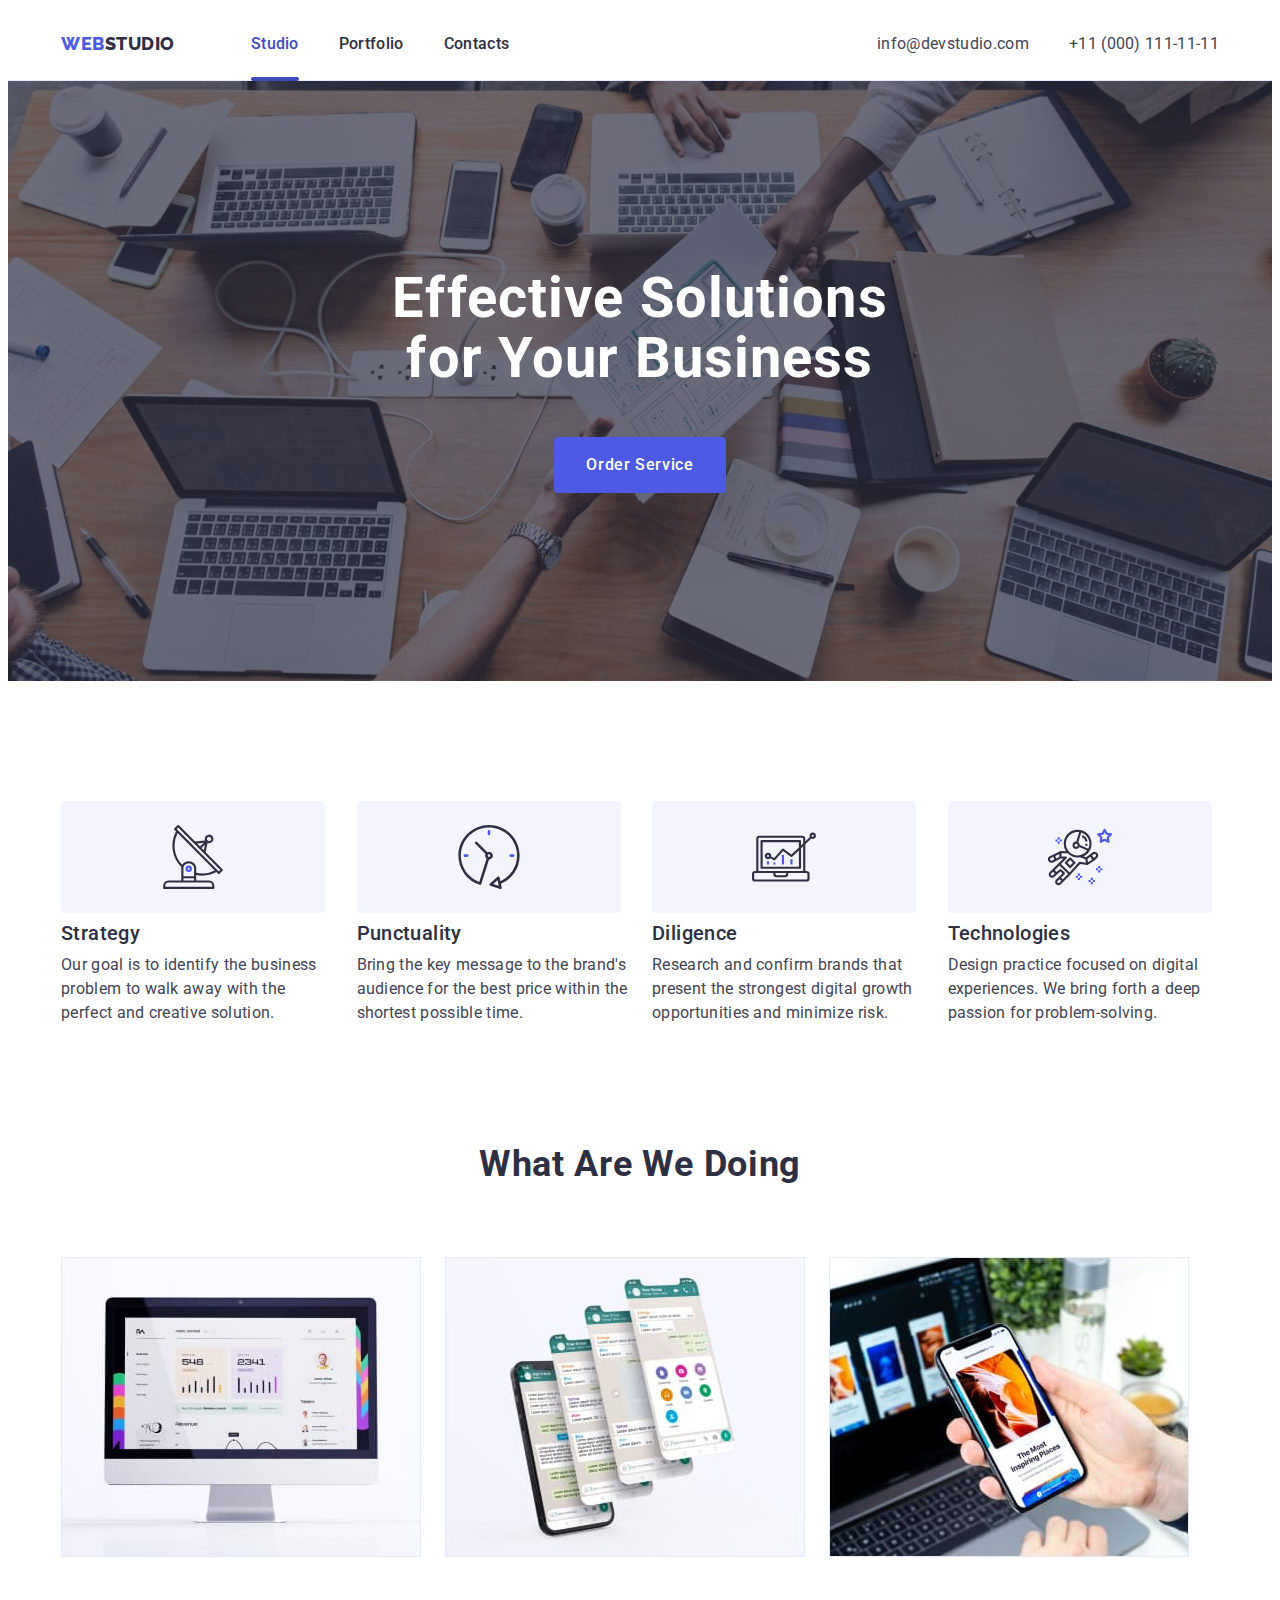
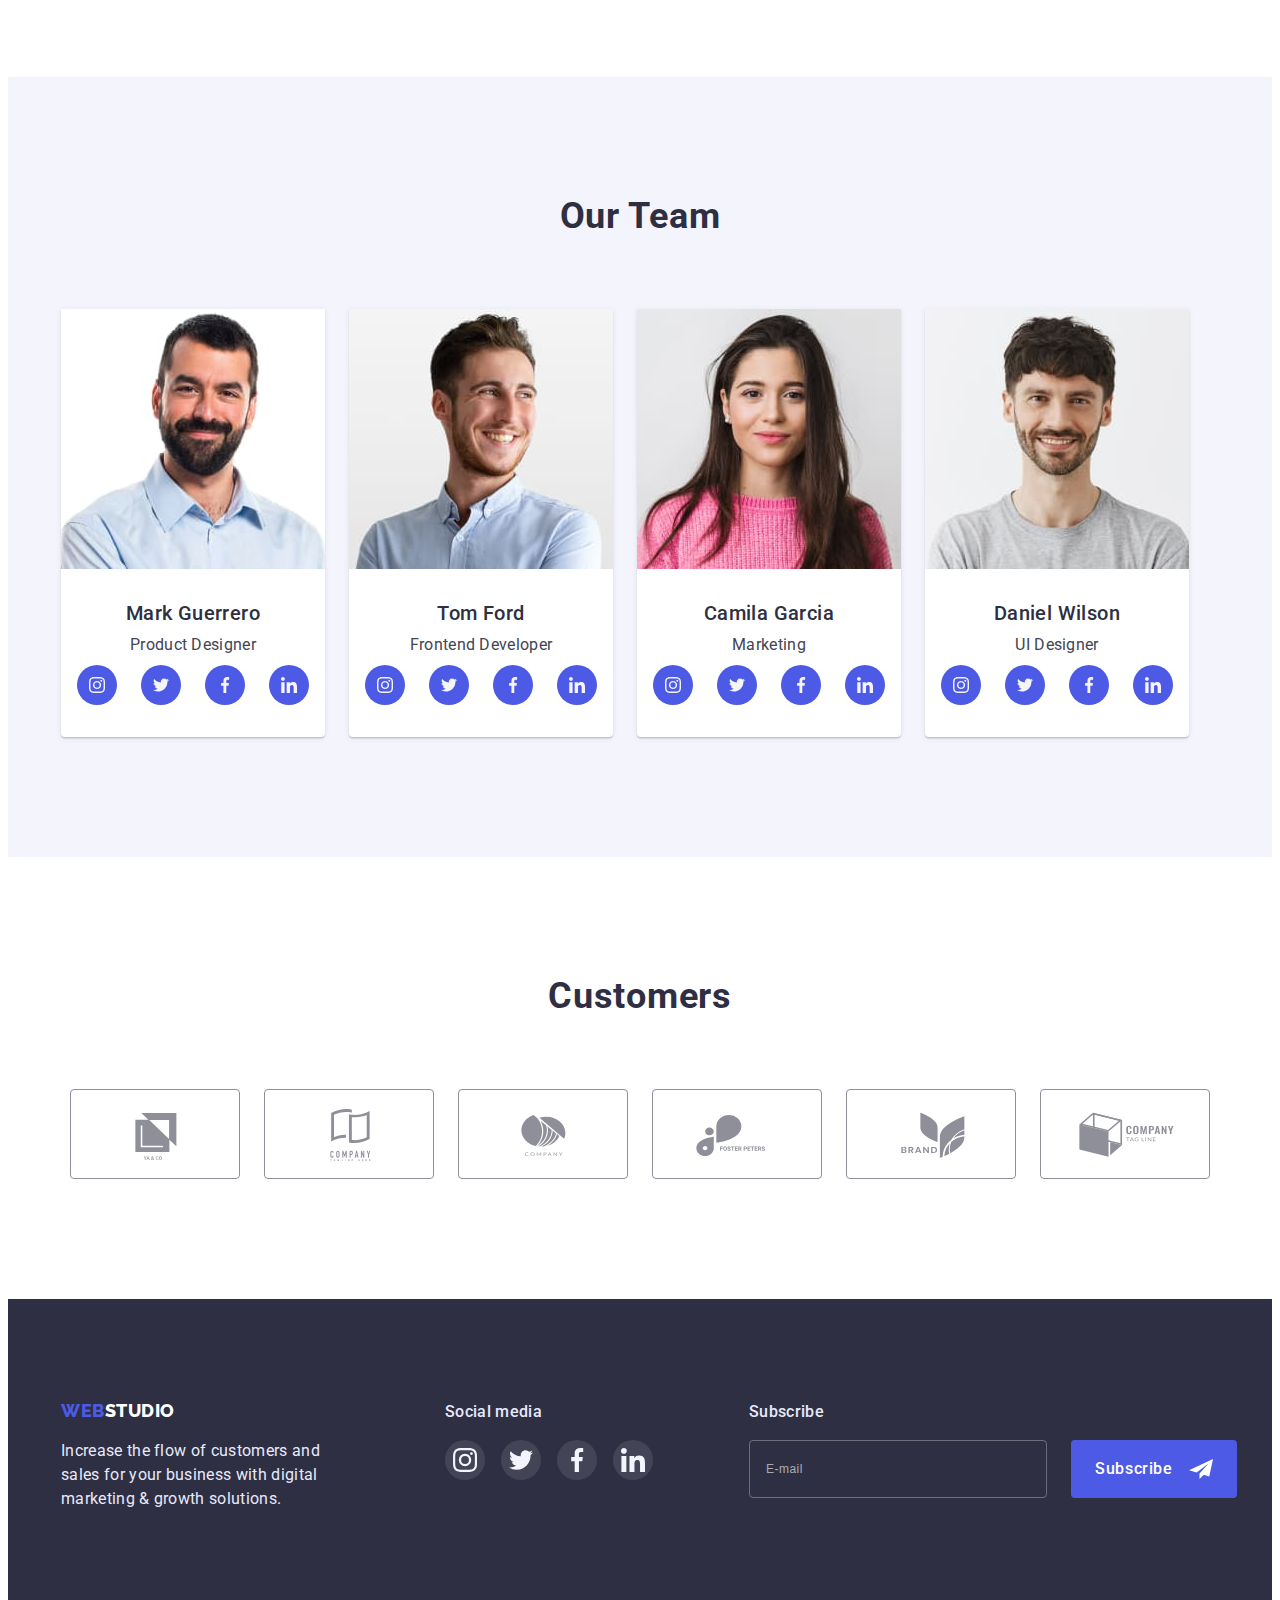
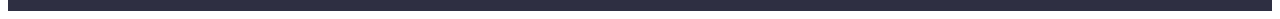
==== index.html @ 00e741d6 "Initial commit" ====
<!DOCTYPE html>
<html lang="en">
  <head>
    <meta charset="UTF-8" />
    <meta http-equiv="X-UA-Compatible" content="IE=edge" />
    <meta name="viewport" content="width=device-width, initial-scale=1.0" />
    <title>Studio</title>
    <link rel="preconnect" href="https://fonts.googleapis.com" />
    <link rel="preconnect" href="https://fonts.gstatic.com" crossorigin />
    <link
      href="https://fonts.googleapis.com/css2?family=Raleway:wght@800&family=Roboto:wght@400;500;700;900&display=swap"
      rel="stylesheet"
    />
    <link
      rel="stylesheet"
      href="https://cdnjs.cloudflare.com/ajax/libs/modern-normalize/1.1.0/modern-normalize.min.css"
      integrity="sha512-wpPYUAdjBVSE4KJnH1VR1HeZfpl1ub8YT/NKx4PuQ5NmX2tKuGu6U/JRp5y+Y8XG2tV+wKQpNHVUX03MfMFn9Q=="
      crossorigin="anonymous"
      referrerpolicy="no-referrer"
    />
    <link rel="stylesheet" href="./css/styles.css" />
  </head>
  <body>
    <header class="page-header">
      <div class="container header-container">
        <nav class="page-nav">
          <a class="logo-light-background logo" href="./index.html"
            ><span class="logo-first">Web</span>Studio</a
          >
          <ul class="page-menu list">
            <li class="menu-item">
              <a class="menu-link link current" href="./index.html">Studio</a>
            </li>
            <li class="menu-item">
              <a class="menu-link link" href="./portfolio.html">Portfolio</a>
            </li>
            <li class="menu-item">
              <a class="menu-link link" href="./index.html">Contacts</a>
            </li>
          </ul>
        </nav>
        <address>
          <ul class="address-list list">
            <li class="address-item">
              <a class="address-link link text" href="mailto:info@devstudio.com"
                >info@devstudio.com</a
              >
            </li>
            <li class="address-item">
              <a class="address-link link text" href="tel:+110001111111"
                >+11 (000) 111-11-11</a
              >
            </li>
          </ul>
        </address>
      </div>
    </header>
    <main>
      <section class="page-hero">
        <div class="container">
          <h1 class="hero-title">Effective Solutions for Your Business</h1>
          <button class="hero-button btn" type="button" data-modal-open>
            Order Service
          </button>
        </div>
      </section>
      <section class="section">
        <div class="container">
          <h2 class="visually-hidden">Our advantages</h2>
          <ul class="advantages-list list">
            <li class="advantages-item">
              <div class="icons-advantages-border">
                <svg class="icons-advantages">
                  <use href="./images/icons.svg#icon-strategy"></use>
                </svg>
              </div>
              <h3 class="under-subtitle">Strategy</h3>
              <p class="text">
                Our goal is to identify the business problem to walk away with
                the perfect and creative solution.
              </p>
            </li>
            <li class="advantages-item">
              <div class="icons-advantages-border">
                <svg class="icons-advantages">
                  <use href="./images/icons.svg#icon-punctuality"></use>
                </svg>
              </div>
              <h3 class="under-subtitle">Punctuality</h3>
              <p class="text">
                Bring the key message to the brand's audience for the best price
                within the shortest possible time.
              </p>
            </li>
            <li class="advantages-item">
              <div class="icons-advantages-border">
                <svg class="icons-advantages">
                  <use href="./images/icons.svg#icon-diligence"></use>
                </svg>
              </div>
              <h3 class="under-subtitle">Diligence</h3>
              <p class="text">
                Research and confirm brands that present the strongest digital
                growth opportunities and minimize risk.
              </p>
            </li>
            <li class="advantages-item">
              <div class="icons-advantages-border">
                <svg class="icons-advantages">
                  <use href="./images/icons.svg#icon-technologies"></use>
                </svg>
              </div>
              <h3 class="under-subtitle">Technologies</h3>
              <p class="text">
                Design practice focused on digital experiences. We bring forth a
                deep passion for problem-solving.
              </p>
            </li>
          </ul>
        </div>
      </section>
      <section class="page-works section">
        <div class="container">
          <h2 class="subtitle">What are we doing</h2>
          <ul class="works-list list">
            <li>
              <img
                src="./images/works/websites.jpg"
                alt="website on a computer"
                width="360"
                height="300"
              />
            </li>
            <li>
              <img
                src="./images/works/bots.jpg"
                alt="open chats on phone"
                width="360"
                height="300"
              />
            </li>
            <li>
              <img
                src="./images/works/apps.jpg"
                alt="open app on phone"
                width="360"
                height="300"
              />
            </li>
          </ul>
        </div>
      </section>
      <section class="page-team section">
        <div class="container">
          <h2 class="subtitle">Our Team</h2>
          <ul class="team-list list">
            <li class="team-item">
              <img
                src="./images/team/Mark-Guerrero.jpg"
                alt="pictured Mark Guerrero"
                width="264"
                height="260"
              />
              <div class="team-card-wrapper">
                <h3 class="under-subtitle">Mark Guerrero</h3>
                <p class="text">Product Designer</p>
                <ul class="social-list-team list">
                  <li class="social-item-team">
                    <a href="#" class="social-links-team">
                      <svg class="social-icons-team">
                        <use href="./images/icons.svg#icon-instagram"></use>
                      </svg>
                    </a>
                  </li>
                  <li class="social-item-team">
                    <a href="#" class="social-links-team">
                      <svg class="social-icons-team">
                        <use href="./images/icons.svg#icon-twitter"></use>
                      </svg>
                    </a>
                  </li>
                  <li class="social-item-team">
                    <a href="#" class="social-links-team">
                      <svg class="social-icons-team">
                        <use href="./images/icons.svg#icon-facebook"></use>
                      </svg>
                    </a>
                  </li>
                  <li class="social-item-team">
                    <a href="#" class="social-links-team">
                      <svg class="social-icons-team">
                        <use href="./images/icons.svg#icon-linkedin"></use>
                      </svg>
                    </a>
                  </li>
                </ul>
              </div>
            </li>
            <li class="team-item">
              <img
                src="./images/team/Tom-Ford.jpg"
                alt="pictured Tom Ford"
                width="264"
                height="260"
              />
              <div class="team-card-wrapper">
                <h3 class="under-subtitle">Tom Ford</h3>
                <p class="text">Frontend Developer</p>
                <ul class="social-list-team list">
                  <li class="social-item-team">
                    <a href="#" class="social-links-team">
                      <svg class="social-icons-team">
                        <use href="./images/icons.svg#icon-instagram"></use>
                      </svg>
                    </a>
                  </li>
                  <li class="social-item-team">
                    <a href="#" class="social-links-team">
                      <svg class="social-icons-team">
                        <use href="./images/icons.svg#icon-twitter"></use>
                      </svg>
                    </a>
                  </li>
                  <li class="social-item-team">
                    <a href="#" class="social-links-team">
                      <svg class="social-icons-team">
                        <use href="./images/icons.svg#icon-facebook"></use>
                      </svg>
                    </a>
                  </li>
                  <li class="social-item-team">
                    <a href="#" class="social-links-team">
                      <svg class="social-icons-team">
                        <use href="./images/icons.svg#icon-linkedin"></use>
                      </svg>
                    </a>
                  </li>
                </ul>
              </div>
            </li>
            <li class="team-item">
              <img
                src="./images/team/Camila-Garcia.jpg"
                alt="pictured Camila Garcia"
                width="264"
                height="260"
              />
              <div class="team-card-wrapper">
                <h3 class="under-subtitle">Camila Garcia</h3>
                <p class="text">Marketing</p>
                <ul class="social-list-team list">
                  <li class="social-item-team">
                    <a href="#" class="social-links-team">
                      <svg class="social-icons-team">
                        <use href="./images/icons.svg#icon-instagram"></use>
                      </svg>
                    </a>
                  </li>
                  <li class="social-item-team">
                    <a href="#" class="social-links-team">
                      <svg class="social-icons-team">
                        <use href="./images/icons.svg#icon-twitter"></use>
                      </svg>
                    </a>
                  </li>
                  <li class="social-item-team">
                    <a href="#" class="social-links-team">
                      <svg class="social-icons-team">
                        <use href="./images/icons.svg#icon-facebook"></use>
                      </svg>
                    </a>
                  </li>
                  <li class="social-item-team">
                    <a href="#" class="social-links-team">
                      <svg class="social-icons-team">
                        <use href="./images/icons.svg#icon-linkedin"></use>
                      </svg>
                    </a>
                  </li>
                </ul>
              </div>
            </li>
            <li class="team-item">
              <img
                src="./images/team/Daniel-Wilson.jpg"
                alt="pictured Daniel Wilson"
                width="264"
                height="260"
              />
              <div class="team-card-wrapper">
                <h3 class="under-subtitle">Daniel Wilson</h3>
                <p class="text">UI Designer</p>
                <ul class="social-list-team list">
                  <li class="social-item-team">
                    <a href="#" class="social-links-team">
                      <svg class="social-icons-team">
                        <use href="./images/icons.svg#icon-instagram"></use>
                      </svg>
                    </a>
                  </li>
                  <li class="social-item-team">
                    <a href="#" class="social-links-team">
                      <svg class="social-icons-team">
                        <use href="./images/icons.svg#icon-twitter"></use>
                      </svg>
                    </a>
                  </li>
                  <li class="social-item-team">
                    <a href="#" class="social-links-team">
                      <svg class="social-icons-team">
                        <use href="./images/icons.svg#icon-facebook"></use>
                      </svg>
                    </a>
                  </li>
                  <li class="social-item-team">
                    <a href="#" class="social-links-team">
                      <svg class="social-icons-team">
                        <use href="./images/icons.svg#icon-linkedin"></use>
                      </svg>
                    </a>
                  </li>
                </ul>
              </div>
            </li>
          </ul>
        </div>
      </section>
      <section class="section">
        <div class="container">
          <h2 class="subtitle">Customers</h2>
          <ul class="customers-list list">
            <li class="customers-item">
              <a class="customers-link" href="#">
                <svg class="customers-icon">
                  <use href="./images/icons.svg#icon-customers-1"></use>
                </svg>
              </a>
            </li>
            <li class="customers-item">
              <a class="customers-link" href="#"
                ><svg class="customers-icon">
                  <use href="./images/icons.svg#icon-customers-2"></use>
                </svg>
              </a>
            </li>
            <li class="customers-item">
              <a class="customers-link" href="#"
                ><svg class="customers-icon">
                  <use href="./images/icons.svg#icon-customers-3"></use>
                </svg>
              </a>
            </li>
            <li class="customers-item">
              <a class="customers-link" href="#"
                ><svg class="customers-icon">
                  <use href="./images/icons.svg#icon-customers-4"></use>
                </svg>
              </a>
            </li>
            <li class="customers-item">
              <a class="customers-link" href="#"
                ><svg class="customers-icon">
                  <use href="./images/icons.svg#icon-customers-5"></use>
                </svg>
              </a>
            </li>
            <li class="customers-item">
              <a class="customers-link" href="#"
                ><svg class="customers-icon">
                  <use href="./images/icons.svg#icon-customers-6"></use>
                </svg>
              </a>
            </li>
          </ul>
        </div>
      </section>
    </main>
    <footer class="footer">
      <div class="footer-container container">
        <div class="footer-about">
          <a class="logo-dark-background logo" href="./index.html"
            ><span class="logo-first">Web</span>Studio</a
          >
          <p class="footer-text text">
            Increase the flow of customers and sales for your business with
            digital marketing & growth solutions.
          </p>
        </div>
        <div class="social-link-footer">
          <p class="social-link-text text">Social media</p>
          <ul class="social-list-footer list">
            <li class="social-item-footer">
              <a class="social-links-footer" href="#">
                <svg class="social-icon-footer">
                  <use href="./images/icons.svg#icon-instagram"></use>
                </svg>
              </a>
            </li>
            <li class="social-item-footer">
              <a class="social-links-footer" href="#">
                <svg class="social-icon-footer">
                  <use href="./images/icons.svg#icon-twitter"></use>
                </svg>
              </a>
            </li>
            <li class="social-item-footer">
              <a class="social-links-footer" href="#">
                <svg class="social-icon-footer">
                  <use href="./images/icons.svg#icon-facebook"></use>
                </svg>
              </a>
            </li>
            <li class="social-item-footer">
              <a class="social-links-footer" href="#">
                <svg class="social-icon-footer">
                  <use href="./images/icons.svg#icon-linkedin"></use>
                </svg>
              </a>
            </li>
          </ul>
        </div>
        <div class="footer-form">
          <p class="footer-text-form text">Subscribe</p>
          <form class="footer-form-place">
            <label class="footer-form-field">
              <input
                type="email"
                class="footer-form-input"
                name="user-email"
                required
                placeholder="E-mail"
              />
            </label>
            <button type="submit" class="footer-form-submit btn">
              Subscribe<svg class="footer-icon-form" width="24px" height="24px">
                <use href="./images/icons.svg#icon-plane"></use>
              </svg>
            </button>
          </form>
        </div>
      </div>
    </footer>
    <div class="backdrop is-hidden" data-modal>
      <div class="modal">
        <button class="modal-close-btn" type="button" data-modal-close>
          <svg class="modal-icon-btn">
            <use href="./images/icons.svg#icon-vector"></use>
          </svg>
        </button>
        <p class="modal-text">Leave your contacts and we will call you back</p>
        <form class="modal-form">
          <label for="user-name" class="modal-form-field">Name</label>
          <span class="modal-form-input-desk"
            ><input
              id="user-name"
              name="user_name"
              type="text"
              class="modal-form-input"
              required
              pattern="^[a-zA-Zа-яА-я]+"
              minlength="2"
            />
            <svg class="modal-form-icon" width="18px" height="24px">
              <use href="./images/icons.svg#icon-person"></use>
            </svg>
          </span>
          <label for="user-phone" class="modal-form-field">Phone</label>
          <span class="modal-form-input-desk"
            ><input
              id="user-phone"
              name="user_phone"
              type="tel"
              class="modal-form-input"
              required
              pattern="^[0-9]{3}-[0-9]{3}-[0-9]{2}-[0-9]{2}"
              title="xxx-xxx-xx-xx"
            />
            <svg class="modal-form-icon" width="18px" height="24px">
              <use href="./images/icons.svg#icon-phone"></use>
            </svg>
          </span>
          <label for="user-email" class="modal-form-field">Email</label>
          <span class="modal-form-input-desk"
            ><input
              id="user-email"
              name="user_email"
              type="email"
              class="modal-form-input"
              required
            />
            <svg class="modal-form-icon" width="18px" height="24px">
              <use href="./images/icons.svg#icon-email"></use>
            </svg>
          </span>
          <label for="user-message" class="modal-form-field"> Comment</label
          ><textarea
            id="user-message"
            name="user_message"
            class="modal-form-message"
            placeholder="Text input"
          ></textarea>
          <div class="modal-check">
            <label class="modal-form-check-text">
              <input
                name="user_policy"
                type="checkbox"
                required
                class="modal-form-check visually-hidden"
              />
              <span class="modal-check-btn"
                ><svg class="modal-check-in" width="10px" height="8px">
                  <use href="./images/icons.svg#icon-yes"></use></svg></span
              >I accept the terms and conditions of the&nbsp;<a
                class="privacy-text"
                href="#"
                >Privacy Policy</a
              ></label
            >
          </div>
          <button type="submit" class="modal-form-submit btn">Send</button>
        </form>
      </div>
    </div>
    <script src="./js/modal.js"></script>
  </body>
</html>
---- css/styles.css ----
:root {
  --primary-text-style: Roboto, sans-serif;
  --text-style-logo: Raleway, sans-serif;

  --primary-text-color-light-background: #2e2f42;
  --secondary-text-color-light-background: #434455;

  --primary-text-color-dark-background: #ffffff;
  --secondary-text-color-dark-background: #e7e9fc;

  --primary-color-accent: #404bbf;
  --secondary-color-accent: #4d5ae5;

  --primary-light-background: #ffffff;
  --secondary-light-background: #f4f4fd;

  --primary-dark-background: #2e2f42;

  --border-wrapper-color: #e7e9fc;
  --border-color: #000000;

  --card-set-gap: 24px;
  --transition-dur-and-func: 250ms cubic-bezier(0.4, 0, 0.2, 1);
}

/*-----------------------COMPONENTS-----------------*/

body {
  font-family: var(--primary-text-style);
  color: var(--primary-text-color-light-background);
  background-color: (var(--primary-light-background));
}

h1,
h2,
h3,
h4,
p {
  margin-top: 0;
  margin-bottom: 0;
}

ul,
ol {
  margin-top: 0;
  margin-bottom: 0;
  padding-left: 0;
}

img {
  display: block;
  max-width: 100%;
}

a {
  color: currentColor;
}

button {
  cursor: pointer;
}

address {
  font-style: normal;
}

.list {
  list-style-type: none;
}

.link {
  text-decoration: none;
  transition: color var(--transition-dur-and-func);
}

.link:hover,
.link:focus {
  color: var(--primary-color-accent);
}

.logo-first {
  color: var(--secondary-color-accent);
}

.visually-hidden {
  position: absolute;
  width: 1px;
  height: 1px;
  margin: -1px;
  border: 0;
  padding: 0;
  white-space: nowrap;
  clip-path: inset(100%);
  clip: rect(0 0 0 0);
  overflow: hidden;
}

.subtitle {
  font-size: 36px;
  line-height: 1.11;
  text-transform: capitalize;
  letter-spacing: 0.02em;

  margin-bottom: 72px;
  text-align: center;
}

.under-subtitle {
  font-size: 20px;
  line-height: 1.2;
  font-weight: 500;
  letter-spacing: 0.02em;

  margin-bottom: 8px;
}

.container {
  width: 1158px;
  margin-left: auto;
  margin-right: auto;
  padding-left: 15px;
  padding-right: 15px;
}

.section {
  padding-top: 120px;
  padding-bottom: 120px;
}

.text {
  color: var(--secondary-text-color-light-background);
  line-height: 1.5;
  letter-spacing: 0.02em;
}

.btn {
  font-family: inherit;
  font-size: 16px;
  line-height: 1.5;
  font-weight: 500;
  letter-spacing: 0.04em;
  border-radius: 4px;
  border: none;
}

.logo {
  text-decoration: none;
  font-family: var(--text-style-logo);
  font-weight: 800;
  font-size: 18px;
  line-height: 1.33;
  text-transform: uppercase;
  letter-spacing: 0.03em;
}
/*/-----------------------COMPONENTS-----------------*/

/*---------------------------HEADER-------------------------*/

.page-header {
  border-bottom: 1px solid var(--border-wrapper-color);
}

.header-container {
  display: flex;
  align-items: center;
  justify-content: space-between;
}

.page-nav {
  display: flex;
  align-items: center;
}

.logo-light-background {
  color: var(--primary-text-color-light-background);

  margin-right: 76px;
}

.page-menu {
  display: flex;
  align-items: center;
}

.menu-item:not(:last-child) {
  margin-right: 40px;
}

.menu-link {
  position: relative;
  display: block;

  color: inherit;
  line-height: 1.5;
  letter-spacing: 0.02em;
  font-weight: 500;

  padding: 24px 0;
}

.menu-link.current {
  color: var(--primary-color-accent);
}

.menu-link.current::after {
  content: '';
  position: absolute;
  display: block;
  bottom: -1px;

  width: 100%;
  height: 4px;
  background: var(--primary-color-accent);
  border-radius: 2px;
}

.address-list {
  display: flex;
  align-items: center;
}

.address-item:not(:last-child) {
  margin-right: 40px;
}

.address-link {
  display: block;
  font-style: normal;
  padding: 24px 0;
  transition: color var(--transition-dur-and-func);
}

.address-link:hover,
.address-link:focus {
  color: var(--primary-color-accent);
}

/*/---------------------------HEADER-------------------------*/

/*---------------------------HERO-------------------------*/
.page-hero {
  padding-top: 188px;
  padding-bottom: 188px;

  background-image: linear-gradient(
      to right,
      rgba(46, 47, 66, 0.7),
      rgba(46, 47, 66, 0.7)
    ),
    url(../images/hero/hero-bg.jpg);
  max-width: 1440px;
  margin: 0 auto;
  background-repeat: no-repeat;
  background-position: center;
  background-size: auto;
}

.hero-title {
  font-size: 56px;
  line-height: 1.07;
  color: var(--primary-text-color-dark-background);
  letter-spacing: 0.02em;

  text-align: center;
  margin-left: auto;
  margin-right: auto;
  width: 496px;
  margin-bottom: 48px;
}

.hero-button {
  display: block;
  margin: 0 auto;

  background-color: var(--secondary-color-accent);
  color: var(--primary-text-color-dark-background);

  padding: 16px 32px;
  transition: background-color var(--transition-dur-and-func);
}

.hero-button:hover,
.hero-button:focus {
  background-color: var(--primary-color-accent);
}

/*/---------------------------HERO-------------------------*/

/*---------------------------ADVANTAGES-SECTION------------------------*/

.advantages-list {
  display: flex;
  gap: var(--card-set-gap);
}

.advantages-item {
  flex-basis: calc((100% - 3 * var(--card-set-gap)) / 4);
}

.icons-advantages-border {
  display: flex;
  justify-content: center;
  align-items: center;
  width: 264px;
  height: 112px;
  background-color: var(--secondary-light-background);
  border-radius: 4px;
  margin-bottom: 8px;
}

.icons-advantages {
  width: 64px;
  height: 64px;
}

/*/---------------------------ADVANTAGES-SECTION------------------------*/

/*---------------------------WORKS-SECTION-----------------------*/

.page-works {
  padding-top: 0;
}

.works-list {
  display: flex;
  gap: var(--card-set-gap);
}

/*/---------------------------WORKS-SECTION-----------------------*/

/*---------------------------TEAM-SECTION-----------------------*/

.page-team {
  background-color: var(--secondary-light-background);
}

.team-list {
  display: flex;
  gap: var(--card-set-gap);
}

.team-item {
  background-color: var(--primary-light-background);
  box-shadow: 0px 1px 6px rgba(46, 47, 66, 0.08),
    0px 1px 1px rgba(46, 47, 66, 0.16), 0px 2px 1px rgba(46, 47, 66, 0.08);
  border-radius: 0px 0px 4px 4px;
}

.team-card-wrapper {
  text-align: center;
  padding-top: 32px;
  padding-bottom: 32px;
}

.social-list-team {
  display: flex;
  justify-content: center;
  margin-top: 8px;
}

.social-item-team:not(:last-child) {
  margin-right: var(--card-set-gap);
}

.social-links-team {
  display: flex;
  align-items: center;
  justify-content: center;
  width: 40px;
  height: 40px;
  border-radius: 50%;
  background-color: var(--secondary-color-accent);
  transition: background-color var(--transition-dur-and-func);
}

.social-links-team:hover,
.social-links-team:focus {
  background-color: var(--primary-color-accent);
}

.social-icons-team {
  width: 16px;
  height: 16px;
  fill: var(--secondary-light-background);
}

/*/---------------------------TEAM-SECTION-----------------------*/

/*-----------------------CUSTOMERS-SECTION------------------------*/
.customers-list {
  display: flex;
  justify-content: center;
}

.customers-item:not(:last-child) {
  margin-right: var(--card-set-gap);
}

.customers-link {
  display: flex;
  align-items: center;
  justify-content: center;
  width: 168px;
  height: 88px;
  border: 1px solid #8e8f99;
  border-radius: 4px;
  transition: border var(--transition-dur-and-func);
}

.customers-link:focus,
.customers-link:hover {
  border: 1px solid var(--primary-color-accent);
}

.customers-icon {
  width: 104px;
  height: 56px;
  fill: #8e8f99;
  transition: fill var(--transition-dur-and-func);
}

.customers-link:focus .customers-icon,
.customers-link:hover .customers-icon {
  fill: var(--primary-color-accent);
}

/*/---------------------------CUSTOMERS-SECTION-----------------------*/

/*-----------------------PROJECTS-SECTION------------------------*/

.page-projects {
  padding-top: 96px;
}

.projects-filtr {
  display: flex;
  justify-content: center;
  margin-bottom: 72px;
}

.projects-item:not(:last-child) {
  margin-right: var(--card-set-gap);
}

.projects-button {
  color: var(--secondary-color-accent);
  background: var(--secondary-light-background);
  border: 1px solid var(--secondary-text-color-dark-background);
  padding: 12px 24px;
  transition: background-color var(--transition-dur-and-func),
    color var(--transition-dur-and-func),
    box-shadow var(--transition-dur-and-func),
    border var(--transition-dur-and-func);
}

.projects-button:hover,
.projects-button:focus {
  background-color: var(--primary-color-accent);
  color: var(--primary-light-background);
  box-shadow: 0px 3px 1px rgba(0, 0, 0, 0.1), 0px 2px 1px rgba(0, 0, 0, 0.08),
    0px 2px 2px rgba(0, 0, 0, 0.12);
  border: 1px solid var(--primary-color-accent);
}

.projects-objects {
  display: flex;
  flex-wrap: wrap;
  gap: 48px var(--card-set-gap);
}

.projects-cards {
  transition: box-shadow var(--transition-dur-and-func);
}

.projects-cards:hover {
  cursor: pointer;
  box-shadow: 0px 1px 6px rgba(46, 47, 66, 0.08),
    0px 1px 1px rgba(46, 47, 66, 0.16), 0px 2px 1px rgba(46, 47, 66, 0.08);
}

.projects-cards:hover .overlay {
  transform: translate(0, 0);
}

.overlay-img {
  position: relative;
  overflow: hidden;
}

.overlay {
  position: absolute;
  display: block;
  width: 100%;
  height: 100%;
  top: 0;
  left: 0;
  padding: 40px 32px;

  background-color: var(--secondary-color-accent);
  color: var(--secondary-light-background);

  transform: translate(0, 100%);
  transition: transform var(--transition-dur-and-func);
}

.projects-wrapper {
  padding-top: 32px;
  padding-bottom: 32px;
  padding-left: 16px;

  border: 1px solid var(--border-wrapper-color);
  border-top: none;
}

/*/-----------------------PROJECTS-SECTION------------------------*/

/*---------------------------FOOTER-----------------------*/

.footer {
  background-color: var(--primary-dark-background);
  padding-top: 100px;
  padding-bottom: 100px;
}

.footer-container {
  display: flex;
  align-items: baseline;
}

.footer-about {
  margin-right: 120px;
}

.logo-dark-background {
  color: var(--primary-text-color-dark-background);
}

.footer-text {
  color: var(--secondary-text-color-dark-background);
  width: 264px;
  margin-top: 16px;
}
/*/-----------------------FOOTER-LINKS------------------------*/
.social-link-footer {
  margin-right: 80px;
}

.social-link-text {
  font-weight: 500;
  color: var(--secondary-text-color-dark-background);
  margin-bottom: 16px;
}

.social-list-footer {
  display: flex;
}

.social-item-footer {
  margin-right: 16px;
}

.social-links-footer {
  display: flex;
  align-items: center;
  justify-content: center;
  width: 40px;
  height: 40px;
  border-radius: 50%;
  background-color: rgba(255, 255, 255, 0.1);
  transition: background-color var(--transition-dur-and-func);
}

.social-links-footer:hover,
.social-links-footer:focus {
  background-color: #31d0aa;
}

.social-icon-footer {
  display: flex;
  width: 24px;
  height: 24px;
  fill: var(--secondary-light-background);
}
/*/-----------------------FOOTER-FORM------------------------*/
.footer-form-place {
  display: flex;
}

.footer-text-form {
  font-weight: 500;
  color: var(--secondary-text-color-dark-background);
  margin-bottom: 16px;
}

.footer-form-field {
  margin-right: 24px;
}

.footer-form-input {
  width: 264px;
  height: 40px;
  background-color: transparent;
  color: var(--secondary-text-color-dark-background);
  border: 1px solid rgba(255, 255, 255, 0.3);
  border-radius: 4px;
  padding: 8px 16px;
  transition: outline var(--transition-dur-and-func);
}

.footer-form-input::placeholder {
  font-size: 12px;
  line-height: 2;
  letter-spacing: 0.04em;
  color: rgba(255, 255, 255, 0.6);
}

.footer-form-input:focus {
  outline: 1px solid #31d0aa;
}

.footer-form-submit {
  display: flex;
  align-items: center;
  background: var(--secondary-color-accent);
  color: var(--primary-text-color-dark-background);
  padding: 8px 24px;
  transition: background-color var(--transition-dur-and-func);
}

.footer-form-submit:hover,
.footer-form-submit:focus {
  background-color: var(--primary-color-accent);
}

.footer-icon-form {
  fill: #ffffff;
  margin-left: 16px;
}
/*/---------------------------FOOTER-----------------------*/

/*---------------------------MODAL WINDOW-----------------------*/
.backdrop {
  position: fixed;
  top: 0;
  left: 0;
  z-index: 100;
  width: 100%;
  height: 100%;
  background: rgba(46, 47, 66, 0.4);
  transition: opacity var(--transition-dur-and-func),
    visibility var(--transition-dur-and-func);
}

.backdrop.is-hidden {
  opacity: 0;
  visibility: hidden;
  pointer-events: none;
  transform: opacity(0);
}

.modal {
  position: absolute;
  top: 50%;
  left: 50%;
  transform: translate(-50%, -50%);
  width: 408px;
  height: 584px;
  border-radius: 4px;
  background: #fcfcfc;
  box-shadow: 0px 1px 1px rgba(0, 0, 0, 0.14), 0px 1px 3px rgba(0, 0, 0, 0.12),
    0px 2px 1px rgba(0, 0, 0, 0.2);
  transition: transform var(--transition-dur-and-func);
}

.modal-close-btn {
  position: absolute;
  top: 24px;
  right: 24px;
  display: flex;
  justify-content: center;
  align-items: center;
  width: 24px;
  height: 24px;
  border-radius: 50%;
  border: 1px solid rgba(0, 0, 0, 0.1);
  background: var(--secondary-text-color-dark-background);
  padding: 0;
  transition: background var(--transition-dur-and-func);
}

.modal-close-btn:hover,
.modal-close-btn:focus {
  background: var(--primary-color-accent);
}

.modal-icon-btn {
  width: 8px;
  height: 8px;
  transition: fill var(--transition-dur-and-func);
}

.modal-close-btn:hover .modal-icon-btn,
.modal-close-btn:focus .modal-icon-btn {
  fill: var(--primary-text-color-dark-background);
}

/*/---------------------------MODAL WINDOW-----------------------*/
/*---------------------------MODAL FORM-----------------------*/
.modal-text {
  font-weight: 500;
  line-height: 1.5;
  letter-spacing: 0.02em;
  text-align: center;
  padding: 72px 24px 0 24px;
  margin-bottom: 16px;
}

.modal-form {
  display: flex;
  flex-direction: column;
  padding: 0 24px 16px 24px;
}

.modal-form-field {
  font-size: 12px;
  line-height: 1.17;
  letter-spacing: 0.04em;
  color: #8e8f99;
  margin-bottom: 4px;
}

.modal-form-input-desk {
  position: relative;
}

.modal-form-input {
  display: block;
  width: 100%;
  border: 1px solid rgba(33, 33, 33, 0.2);
  height: 40px;
  margin-bottom: 8px;
  border-radius: 4px;
  padding: 8px 38px;
  transition: border var(--transition-dur-and-func);
}

.modal-form-input:focus {
  outline: none;
  border: 1px solid var(--secondary-color-accent);
}

.modal-form-icon {
  position: absolute;
  top: 8px;
  left: 16px;
  transition: fill var(--transition-dur-and-func);
}

.modal-form-input:focus + .modal-form-icon {
  fill: var(--secondary-color-accent);
}

.modal-form-message {
  resize: none;
  width: 100%;
  height: 120px;
  border: 1px solid rgba(33, 33, 33, 0.2);
  border-radius: 4px;
  margin-bottom: 16px;
  padding: 8px 16px;
  transition: border var(--transition-dur-and-func);
}

.modal-form-message:focus {
  outline: none;
  border: 1px solid var(--secondary-color-accent);
}

.modal-form-message::placeholder {
  font-size: 12px;
  line-height: 1.17;
  letter-spacing: 0.04em;
  color: rgba(117, 117, 117, 0.5);
}

.modal-check {
  display: flex;
  margin-bottom: 24px;
}

.modal-form-check-text {
  display: flex;
  align-items: flex-end;
  font-size: 12px;
  line-height: 1.17;
  letter-spacing: 0.04em;
  color: #757575;
}

.modal-check-btn {
  display: flex;
  justify-content: center;
  align-items: center;
  width: 16px;
  height: 16px;
  border: 1.25px solid var(--primary-text-color-light-background);
  border-radius: 2px;
  margin-right: 8px;
  transition: background var(--transition-dur-and-func),
    border var(--transition-dur-and-func);
}

.modal-form-check:checked + .modal-check-btn {
  background: var(--primary-color-accent);
  border: 1.25px solid var(--primary-color-accent);
}

.modal-check-in {
  fill: var(--secondary-light-background);
  opacity: 0;
  transition: opacity var(--transition-dur-and-func);
}

.modal-form-check:checked + .modal-check-btn > .modal-check-in {
  opacity: 1;
}

.privacy-text {
  line-height: 1.33;
  color: var(--secondary-color-accent);
}

.modal-form-submit {
  align-self: center;
  width: 169px;
  background: var(--secondary-color-accent);
  box-shadow: 0px 4px 4px rgba(0, 0, 0, 0.15);
  color: var(--primary-text-color-dark-background);
  padding: 16px 32px;
  transition: background-color var(--transition-dur-and-func);
}

.modal-form-submit:hover,
.modal-form-submit:focus {
  background-color: var(--primary-color-accent);
}

/*/---------------------------MODAL FORM-----------------------*/
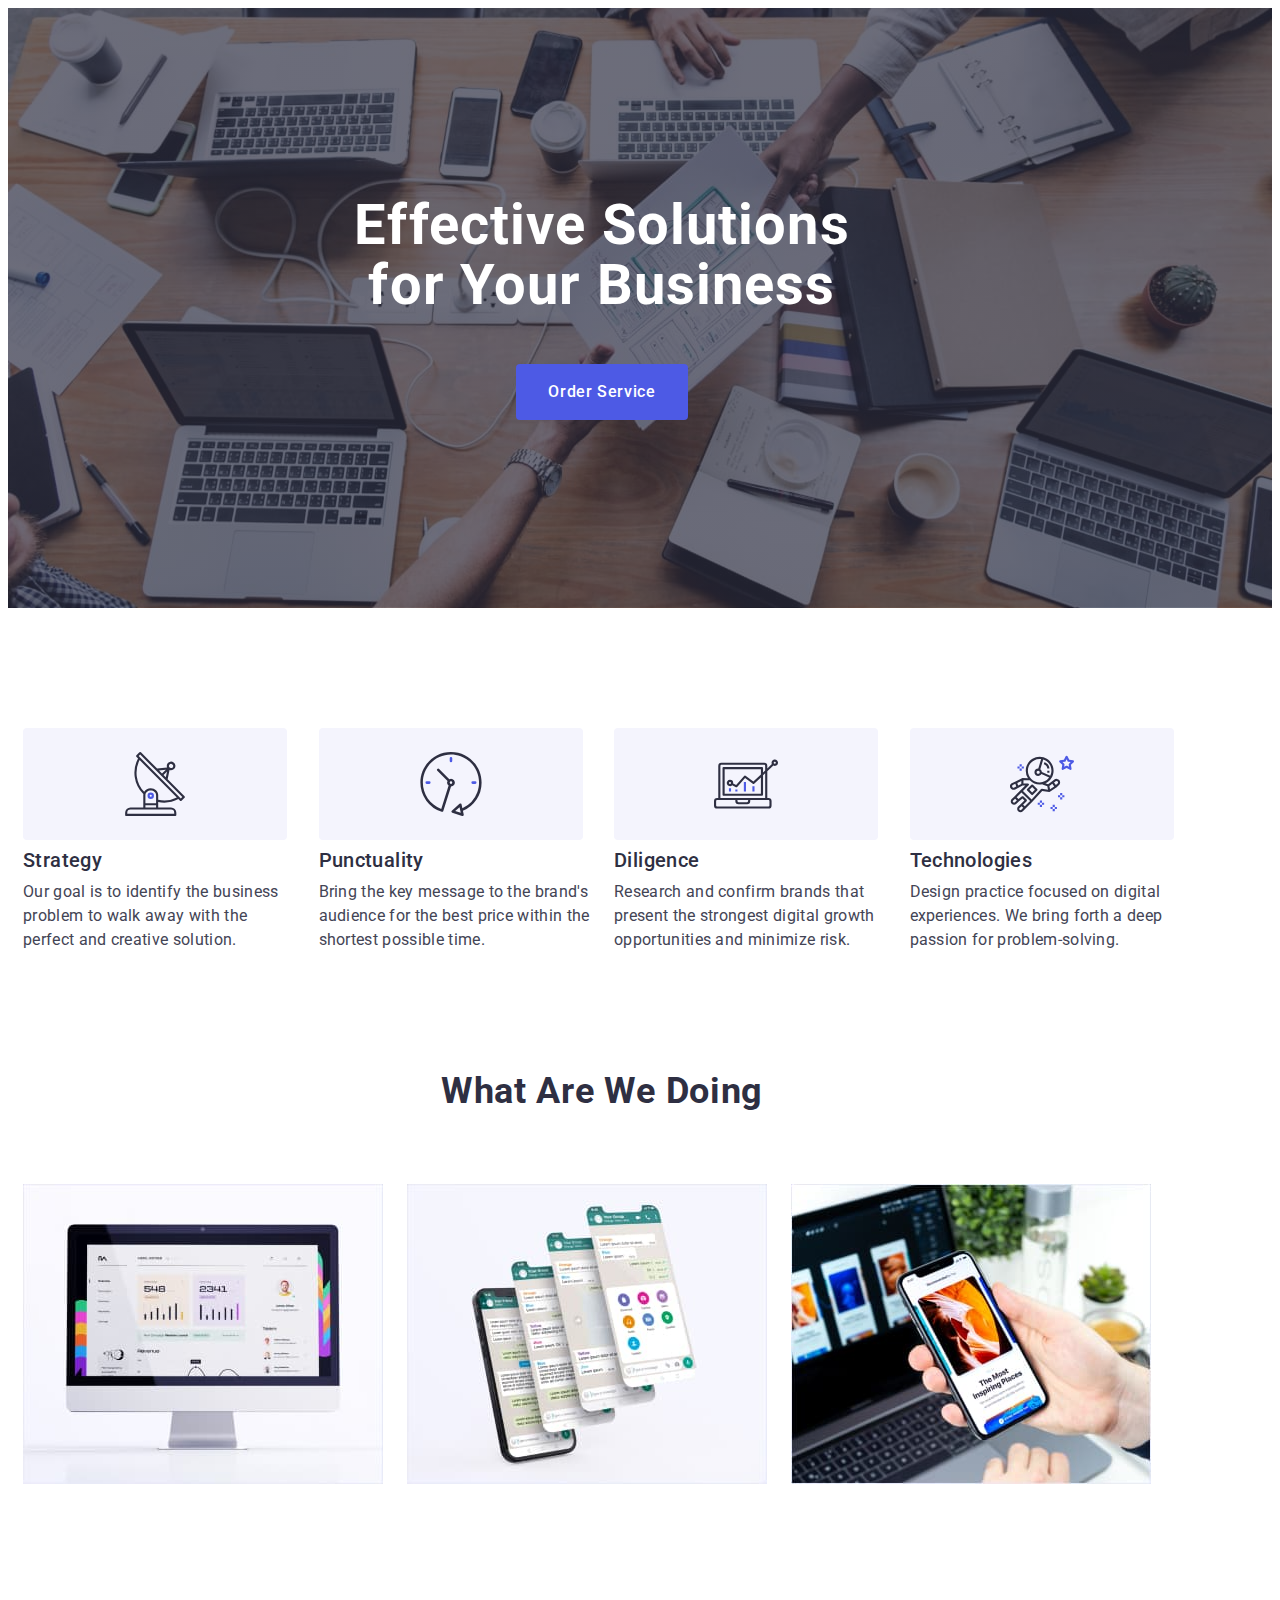
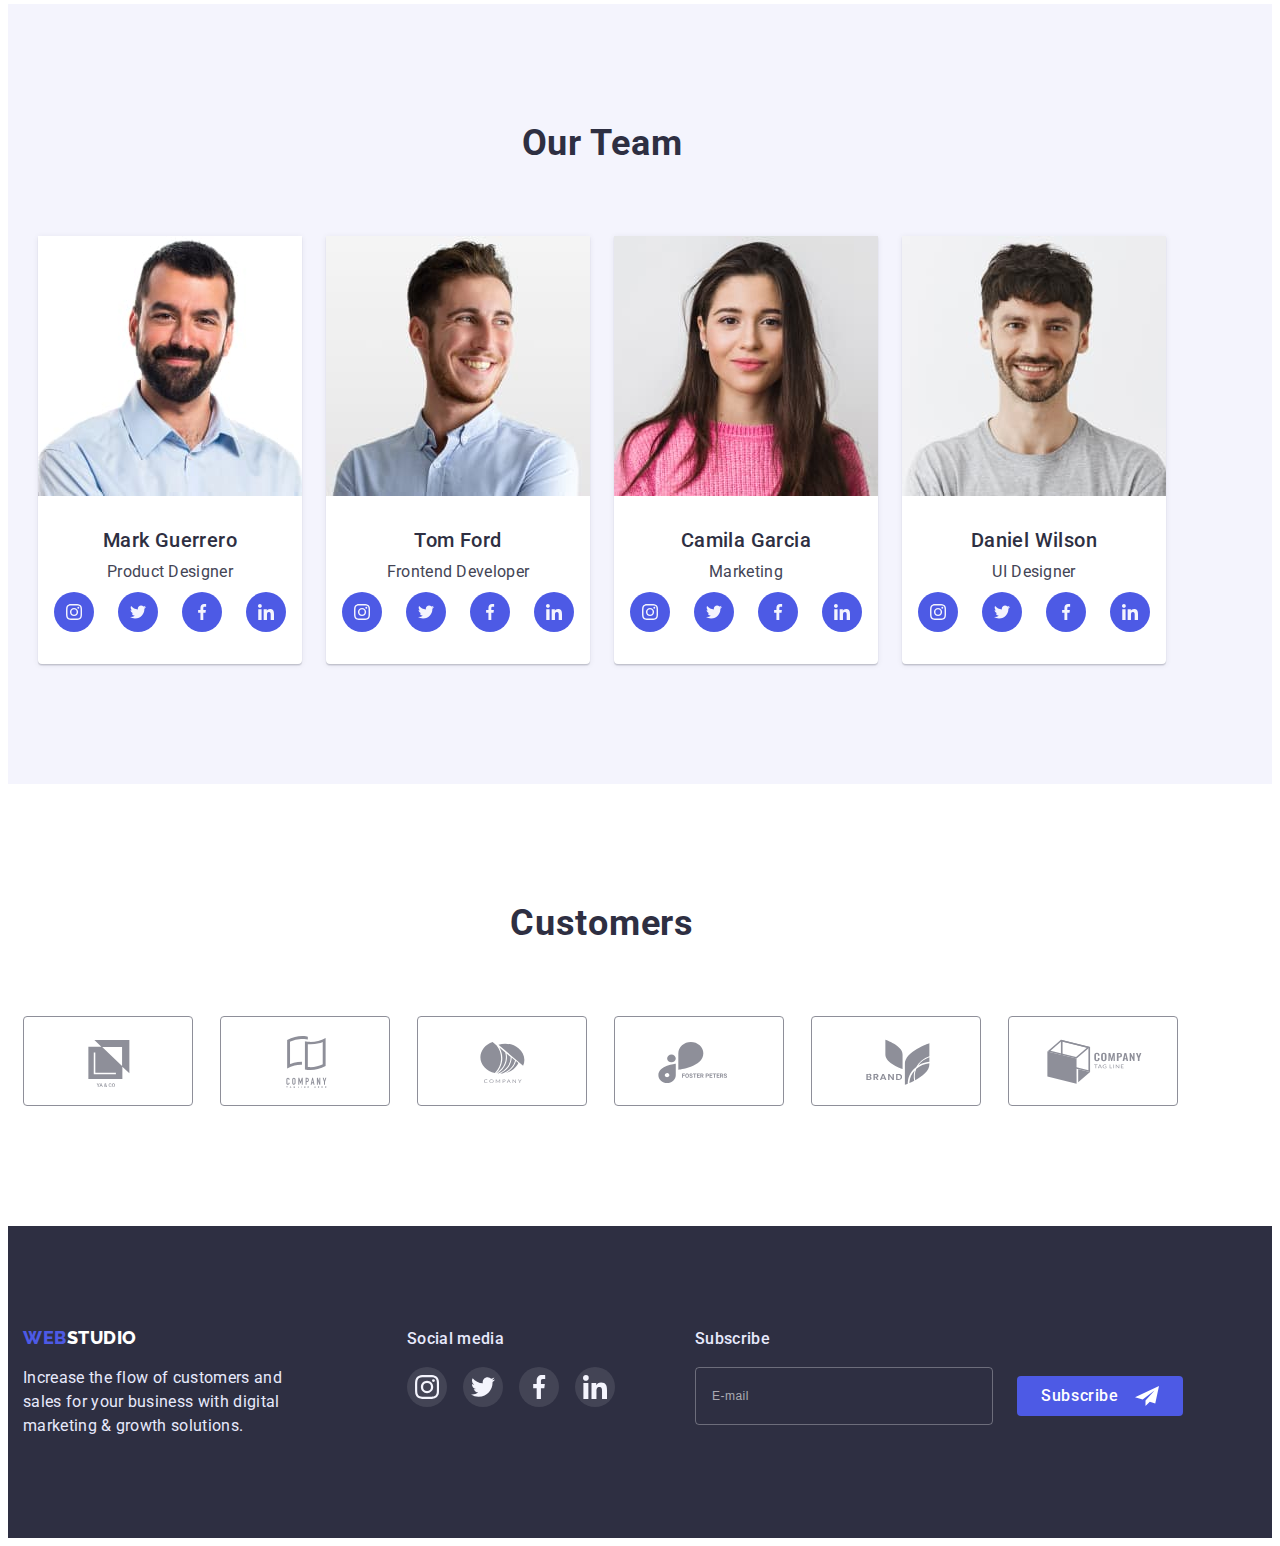
==== commit b9d69da1: "all changes" ====
--- a/index.html
+++ b/index.html
@@ -19,9 +19,12 @@
       referrerpolicy="no-referrer"
     />
     <link rel="stylesheet" href="./css/styles.css" />
+    <link rel="stylesheet" href="./css/mobile.css" />
+    <link rel="stylesheet" href="./css/tablet.css" />
+    <link rel="stylesheet" href="./css/desktop.css" />
   </head>
   <body>
-    <header class="page-header">
+    <!-- <header class="page-header">
       <div class="container header-container">
         <nav class="page-nav">
           <a class="logo-light-background logo" href="./index.html"
@@ -54,7 +57,7 @@
           </ul>
         </address>
       </div>
-    </header>
+    </header> -->
     <main>
       <section class="page-hero">
         <div class="container">
@@ -74,8 +77,8 @@
                   <use href="./images/icons.svg#icon-strategy"></use>
                 </svg>
               </div>
-              <h3 class="under-subtitle">Strategy</h3>
-              <p class="text">
+              <h3 class="advantages-title">Strategy</h3>
+              <p class="advantages-text text">
                 Our goal is to identify the business problem to walk away with
                 the perfect and creative solution.
               </p>
@@ -86,8 +89,8 @@
                   <use href="./images/icons.svg#icon-punctuality"></use>
                 </svg>
               </div>
-              <h3 class="under-subtitle">Punctuality</h3>
-              <p class="text">
+              <h3 class="advantages-title">Punctuality</h3>
+              <p class="advantages-text text">
                 Bring the key message to the brand's audience for the best price
                 within the shortest possible time.
               </p>
@@ -98,8 +101,8 @@
                   <use href="./images/icons.svg#icon-diligence"></use>
                 </svg>
               </div>
-              <h3 class="under-subtitle">Diligence</h3>
-              <p class="text">
+              <h3 class="advantages-title">Diligence</h3>
+              <p class="advantages-text text">
                 Research and confirm brands that present the strongest digital
                 growth opportunities and minimize risk.
               </p>
@@ -110,8 +113,8 @@
                   <use href="./images/icons.svg#icon-technologies"></use>
                 </svg>
               </div>
-              <h3 class="under-subtitle">Technologies</h3>
-              <p class="text">
+              <h3 class="advantages-title">Technologies</h3>
+              <p class="advantages-text text">
                 Design practice focused on digital experiences. We bring forth a
                 deep passion for problem-solving.
               </p>
--- a/css/styles.css
+++ b/css/styles.css
@@ -95,7 +95,7 @@
   overflow: hidden;
 }
 
-.subtitle {
+/* .subtitle {
   font-size: 36px;
   line-height: 1.11;
   text-transform: capitalize;
@@ -103,29 +103,29 @@
 
   margin-bottom: 72px;
   text-align: center;
-}
-
-.under-subtitle {
+} */
+
+/* .under-subtitle {
   font-size: 20px;
   line-height: 1.2;
   font-weight: 500;
   letter-spacing: 0.02em;
 
   margin-bottom: 8px;
-}
-
-.container {
+} */
+
+/* .container {
   width: 1158px;
   margin-left: auto;
   margin-right: auto;
   padding-left: 15px;
   padding-right: 15px;
-}
-
-.section {
+} */
+
+/* .section {
   padding-top: 120px;
   padding-bottom: 120px;
-}
+} */
 
 .text {
   color: var(--secondary-text-color-light-background);
@@ -238,7 +238,7 @@
 /*/---------------------------HEADER-------------------------*/
 
 /*---------------------------HERO-------------------------*/
-.page-hero {
+/* .page-hero {
   padding-top: 188px;
   padding-bottom: 188px;
 
@@ -253,9 +253,9 @@
   background-repeat: no-repeat;
   background-position: center;
   background-size: auto;
-}
-
-.hero-title {
+} */
+
+/* .hero-title {
   font-size: 56px;
   line-height: 1.07;
   color: var(--primary-text-color-dark-background);
@@ -282,22 +282,22 @@
 .hero-button:hover,
 .hero-button:focus {
   background-color: var(--primary-color-accent);
-}
+} */
 
 /*/---------------------------HERO-------------------------*/
 
 /*---------------------------ADVANTAGES-SECTION------------------------*/
 
-.advantages-list {
+/* .advantages-list {
   display: flex;
   gap: var(--card-set-gap);
-}
-
-.advantages-item {
+} */
+
+/* .advantages-item {
   flex-basis: calc((100% - 3 * var(--card-set-gap)) / 4);
-}
-
-.icons-advantages-border {
+} */
+
+/* .icons-advantages-border {
   display: flex;
   justify-content: center;
   align-items: center;
@@ -306,36 +306,38 @@
   background-color: var(--secondary-light-background);
   border-radius: 4px;
   margin-bottom: 8px;
-}
-
-.icons-advantages {
+} */
+
+/* .icons-advantages {
   width: 64px;
   height: 64px;
-}
+} */
 
 /*/---------------------------ADVANTAGES-SECTION------------------------*/
 
 /*---------------------------WORKS-SECTION-----------------------*/
 
-.page-works {
+/* .page-works {
   padding-top: 0;
 }
 
 .works-list {
   display: flex;
   gap: var(--card-set-gap);
-}
+} */
 
 /*/---------------------------WORKS-SECTION-----------------------*/
 
 /*---------------------------TEAM-SECTION-----------------------*/
 
-.page-team {
+/* .page-team {
   background-color: var(--secondary-light-background);
 }
 
 .team-list {
   display: flex;
+  flex-wrap: wrap;
+  justify-content: center;
   gap: var(--card-set-gap);
 }
 
@@ -382,12 +384,12 @@
   width: 16px;
   height: 16px;
   fill: var(--secondary-light-background);
-}
+} */
 
 /*/---------------------------TEAM-SECTION-----------------------*/
 
 /*-----------------------CUSTOMERS-SECTION------------------------*/
-.customers-list {
+/* .customers-list {
   display: flex;
   justify-content: center;
 }
@@ -422,7 +424,7 @@
 .customers-link:focus .customers-icon,
 .customers-link:hover .customers-icon {
   fill: var(--primary-color-accent);
-}
+} */
 
 /*/---------------------------CUSTOMERS-SECTION-----------------------*/
 
@@ -516,7 +518,7 @@
 
 /*---------------------------FOOTER-----------------------*/
 
-.footer {
+/* .footer {
   background-color: var(--primary-dark-background);
   padding-top: 100px;
   padding-bottom: 100px;
@@ -539,9 +541,9 @@
   color: var(--secondary-text-color-dark-background);
   width: 264px;
   margin-top: 16px;
-}
+} */
 /*/-----------------------FOOTER-LINKS------------------------*/
-.social-link-footer {
+/* .social-link-footer {
   margin-right: 80px;
 }
 
@@ -580,9 +582,9 @@
   width: 24px;
   height: 24px;
   fill: var(--secondary-light-background);
-}
+} */
 /*/-----------------------FOOTER-FORM------------------------*/
-.footer-form-place {
+/* .footer-form-place {
   display: flex;
 }
 
@@ -635,7 +637,7 @@
 .footer-icon-form {
   fill: #ffffff;
   margin-left: 16px;
-}
+} */
 /*/---------------------------FOOTER-----------------------*/
 
 /*---------------------------MODAL WINDOW-----------------------*/
--- a/css/mobile.css
+++ b/css/mobile.css
@@ -0,0 +1,328 @@
+/* COMPONENTS */
+.section {
+  padding-top: 96px;
+  padding-bottom: 96px;
+}
+.container {
+  width: 100%;
+  padding-left: 16px;
+  padding-right: 16px;
+}
+.subtitle {
+  font-size: 36px;
+  font-weight: 700;
+  line-height: 1.11;
+  text-transform: capitalize;
+  letter-spacing: 0.02em;
+  margin-bottom: 72px;
+  text-align: center;
+}
+.under-subtitle {
+  font-size: 20px;
+  line-height: 1.2;
+  font-weight: 500;
+  letter-spacing: 0.02em;
+
+  margin-bottom: 8px;
+}
+/* HERO */
+.page-hero {
+  padding-top: 112px;
+  padding-bottom: 112px;
+
+  background-image: linear-gradient(
+      to right,
+      rgba(46, 47, 66, 0.7),
+      rgba(46, 47, 66, 0.7)
+    ),
+    url(../images/hero/hero-bg.jpg);
+  max-width: 1440px;
+  margin: 0 auto;
+  background-repeat: no-repeat;
+  background-position: center;
+  background-size: auto;
+}
+.hero-title {
+  font-size: 36px;
+  line-height: 1.11;
+  color: var(--primary-text-color-dark-background);
+  letter-spacing: 0.02em;
+
+  text-align: center;
+  margin-left: auto;
+  margin-right: auto;
+  max-width: 320px;
+  margin-bottom: 72px;
+}
+
+.hero-button {
+  display: block;
+  margin: 0 auto;
+
+  background-color: var(--secondary-color-accent);
+  color: var(--primary-text-color-dark-background);
+
+  padding: 16px 32px;
+  transition: background-color var(--transition-dur-and-func);
+}
+
+.hero-button:hover,
+.hero-button:focus {
+  background-color: var(--primary-color-accent);
+}
+/* ADVANTAGES */
+.advantages-title {
+  font-size: 36px;
+  font-weight: 700;
+  line-height: 1.11;
+  letter-spacing: 0.02em;
+  margin-bottom: 8px;
+}
+.advantages-list {
+  display: flex;
+  flex-wrap: wrap;
+  gap: 72px;
+  justify-content: center;
+}
+.advantages-item {
+  flex-basis: calc((100%) / 1);
+}
+.advantages-text {
+  font-weight: 500;
+}
+.icons-advantages-border {
+  display: none;
+}
+/* WORKS */
+.page-works {
+  display: none;
+}
+/* TEAM */
+.page-team {
+  background-color: var(--secondary-light-background);
+  padding-bottom: 128px;
+}
+
+.team-list {
+  display: flex;
+  flex-wrap: wrap;
+  justify-content: center;
+  gap: 72px;
+}
+
+.team-item {
+  background-color: var(--primary-light-background);
+  box-shadow: 0px 1px 6px rgba(46, 47, 66, 0.08),
+    0px 1px 1px rgba(46, 47, 66, 0.16), 0px 2px 1px rgba(46, 47, 66, 0.08);
+  border-radius: 0px 0px 4px 4px;
+}
+
+.team-card-wrapper {
+  text-align: center;
+  padding-top: 32px;
+  padding-bottom: 32px;
+}
+
+.social-list-team {
+  display: flex;
+  justify-content: center;
+  margin-top: 8px;
+}
+
+.social-item-team:not(:last-child) {
+  margin-right: var(--card-set-gap);
+}
+
+.social-links-team {
+  display: flex;
+  align-items: center;
+  justify-content: center;
+  width: 40px;
+  height: 40px;
+  border-radius: 50%;
+  background-color: var(--secondary-color-accent);
+  transition: background-color var(--transition-dur-and-func);
+}
+
+.social-links-team:hover,
+.social-links-team:focus {
+  background-color: var(--primary-color-accent);
+}
+
+.social-icons-team {
+  width: 16px;
+  height: 16px;
+  fill: var(--secondary-light-background);
+}
+/* CUSTOMERS */
+.customers-list {
+  display: flex;
+  justify-content: center;
+  flex-wrap: wrap;
+  gap: 72px 16px;
+}
+
+.customers-item {
+  flex-basis: calc((100% - 16px) / 2);
+}
+
+.customers-link {
+  display: flex;
+  align-items: center;
+  justify-content: center;
+  width: 190px;
+  height: 88px;
+  border: 1px solid #8e8f99;
+  border-radius: 4px;
+  transition: border var(--transition-dur-and-func);
+}
+
+.customers-link:focus,
+.customers-link:hover {
+  border: 1px solid var(--primary-color-accent);
+}
+
+.customers-icon {
+  width: 110px;
+  height: 56px;
+  fill: #8e8f99;
+  transition: fill var(--transition-dur-and-func);
+}
+
+.customers-link:focus .customers-icon,
+.customers-link:hover .customers-icon {
+  fill: var(--primary-color-accent);
+}
+/* FOOTER */
+.footer {
+  background-color: var(--primary-dark-background);
+  padding-top: 96px;
+  padding-bottom: 96px;
+}
+
+.footer-container {
+  display: flex;
+  flex-direction: column;
+}
+.footer-about {
+  display: flex;
+  flex-direction: column;
+  align-items: center;
+  margin: 0 80px 72px;
+}
+.logo-dark-background {
+  color: var(--primary-text-color-dark-background);
+}
+
+.footer-text {
+  color: var(--secondary-text-color-dark-background);
+  width: 268px;
+  margin-top: 16px;
+}
+.social-link-footer {
+  display: flex;
+  flex-direction: column;
+  align-items: center;
+  margin-bottom: 72px;
+}
+.social-link-text {
+  font-weight: 500;
+  color: var(--secondary-text-color-dark-background);
+  margin-bottom: 16px;
+}
+
+.social-list-footer {
+  display: flex;
+}
+
+.social-item-footer:not(:last-child) {
+  margin-right: 16px;
+}
+
+.social-links-footer {
+  display: flex;
+  align-items: center;
+  justify-content: center;
+  width: 40px;
+  height: 40px;
+  border-radius: 50%;
+  background-color: rgba(255, 255, 255, 0.1);
+  transition: background-color var(--transition-dur-and-func);
+}
+
+.social-links-footer:hover,
+.social-links-footer:focus {
+  background-color: #31d0aa;
+}
+
+.social-icon-footer {
+  display: flex;
+  width: 24px;
+  height: 24px;
+  fill: var(--secondary-light-background);
+}
+
+.footer-form {
+  display: flex;
+  flex-direction: column;
+  align-items: center;
+}
+
+.footer-form-place {
+  display: flex;
+  align-items: center;
+  flex-direction: column;
+}
+
+.footer-text-form {
+  font-weight: 500;
+  color: var(--secondary-text-color-dark-background);
+  margin-bottom: 16px;
+}
+
+.footer-form-input {
+  width: 398px;
+  height: 40px;
+  background-color: transparent;
+  color: var(--secondary-text-color-dark-background);
+  border: 1px solid rgba(255, 255, 255, 0.3);
+  border-radius: 4px;
+  padding: 8px 16px;
+  margin-bottom: 16px;
+  transition: outline var(--transition-dur-and-func);
+}
+
+.footer-form-input::placeholder {
+  font-size: 12px;
+  line-height: 2;
+  letter-spacing: 0.04em;
+  color: rgba(255, 255, 255, 0.6);
+}
+
+.footer-form-input:focus {
+  outline: 1px solid #31d0aa;
+}
+
+.footer-form-submit {
+  display: flex;
+  align-items: center;
+  background: var(--secondary-color-accent);
+  color: var(--primary-text-color-dark-background);
+  padding: 8px 24px;
+  transition: background-color var(--transition-dur-and-func);
+}
+
+.footer-form-submit:hover,
+.footer-form-submit:focus {
+  background-color: var(--primary-color-accent);
+}
+
+.footer-icon-form {
+  fill: #ffffff;
+  margin-left: 16px;
+}
+@media screen and (min-width: 480px) {
+  .container {
+    width: 428px;
+  }
+}
--- a/css/tablet.css
+++ b/css/tablet.css
@@ -0,0 +1,73 @@
+@media screen and (min-width: 768px) {
+  /* COMPONENTS */
+  .container {
+    width: 768px;
+  }
+  /* HERO */
+  .page-hero {
+    padding-top: 112px;
+    padding-bottom: 108px;
+  }
+  .hero-title {
+    font-size: 56px;
+    line-height: 1.07;
+    max-width: 496px;
+    margin-bottom: 42px;
+  }
+  /* ADVANTAGES */
+  .advantages-list {
+    gap: 72px 24px;
+    justify-content: flex-start;
+  }
+  .advantages-item {
+    flex-basis: calc((100% - var(--card-set-gap)) / 2);
+  }
+  /* TEAM */
+  .team-list {
+    gap: 64px 24px;
+  }
+  /* CUSTOMERS */
+  .customers-list {
+    gap: 72px 24px;
+  }
+  .customers-item {
+    flex-basis: calc((100% - 2 * 24px) / 3);
+  }
+  .customers-link {
+    width: 168px;
+  }
+  .customers-icon {
+    width: 104px;
+  }
+  /* FOOTER */
+  .footer {
+    padding-left: 108px;
+  }
+  .footer-container {
+    flex-direction: row;
+    flex-wrap: wrap;
+    justify-content: flex-start;
+  }
+  .footer-about {
+    margin-right: 24px;
+    margin-left: 0;
+    align-items: flex-start;
+  }
+  .social-link-footer {
+    align-items: flex-start;
+  }
+  .footer-form {
+    align-items: flex-start;
+  }
+  .footer-form-input {
+    width: 264px;
+    margin-right: 24px;
+    margin-bottom: 0;
+  }
+  .footer-form-place {
+    flex-direction: row;
+  }
+  .footer-text {
+    width: 264px;
+  }
+}
--- a/css/desktop.css
+++ b/css/desktop.css
@@ -0,0 +1,91 @@
+@media screen and (min-width: 1158px) {
+  /* COMPONENTS */
+  .section {
+    padding-top: 120px;
+    padding-bottom: 120px;
+  }
+  .container {
+    width: 1158px;
+    padding-left: 15px;
+    padding-right: 15px;
+  }
+
+  /* HERO */
+  .page-hero {
+    padding-top: 188px;
+    padding-bottom: 188px;
+  }
+  .hero-title {
+    margin-bottom: 48px;
+  }
+  /* ADVANTAGES */
+  .advantages-title {
+    font-size: 20px;
+    line-height: 1.2;
+    font-weight: 500;
+  }
+  .advantages-list {
+    gap: var(--card-set-gap);
+    justify-content: center;
+  }
+  .advantages-item {
+    flex-basis: calc((100% - 3 * var(--card-set-gap)) / 4);
+  }
+  .advantages-text {
+    font-weight: 400;
+  }
+  .icons-advantages-border {
+    display: flex;
+    justify-content: center;
+    align-items: center;
+    width: 264px;
+    height: 112px;
+    background-color: var(--secondary-light-background);
+    border-radius: 4px;
+    margin-bottom: 8px;
+  }
+  .icons-advantages {
+    width: 64px;
+    height: 64px;
+  }
+  /* WORKS */
+  .page-works {
+    display: block;
+    padding-top: 0;
+  }
+
+  .works-list {
+    display: flex;
+    gap: var(--card-set-gap);
+  }
+  /* TEAM */
+  .team-list {
+    gap: 24px;
+  }
+  /* CUSTOMERS */
+  .customers-item {
+    flex-basis: calc((100% - 5 * 24px) / 6);
+  }
+  /* FOOTER */
+  .footer-container {
+    align-items: baseline;
+    flex-wrap: nowrap;
+  }
+  .footer-about {
+    margin-right: 120px;
+    margin-bottom: 0;
+  }
+  .social-link-footer {
+    margin-right: 80px;
+    margin-bottom: 0;
+  }
+  .footer {
+    padding-top: 100px;
+    padding-bottom: 100px;
+    padding-left: 0;
+  }
+
+  .footer-container {
+    align-items: baseline;
+  }
+}
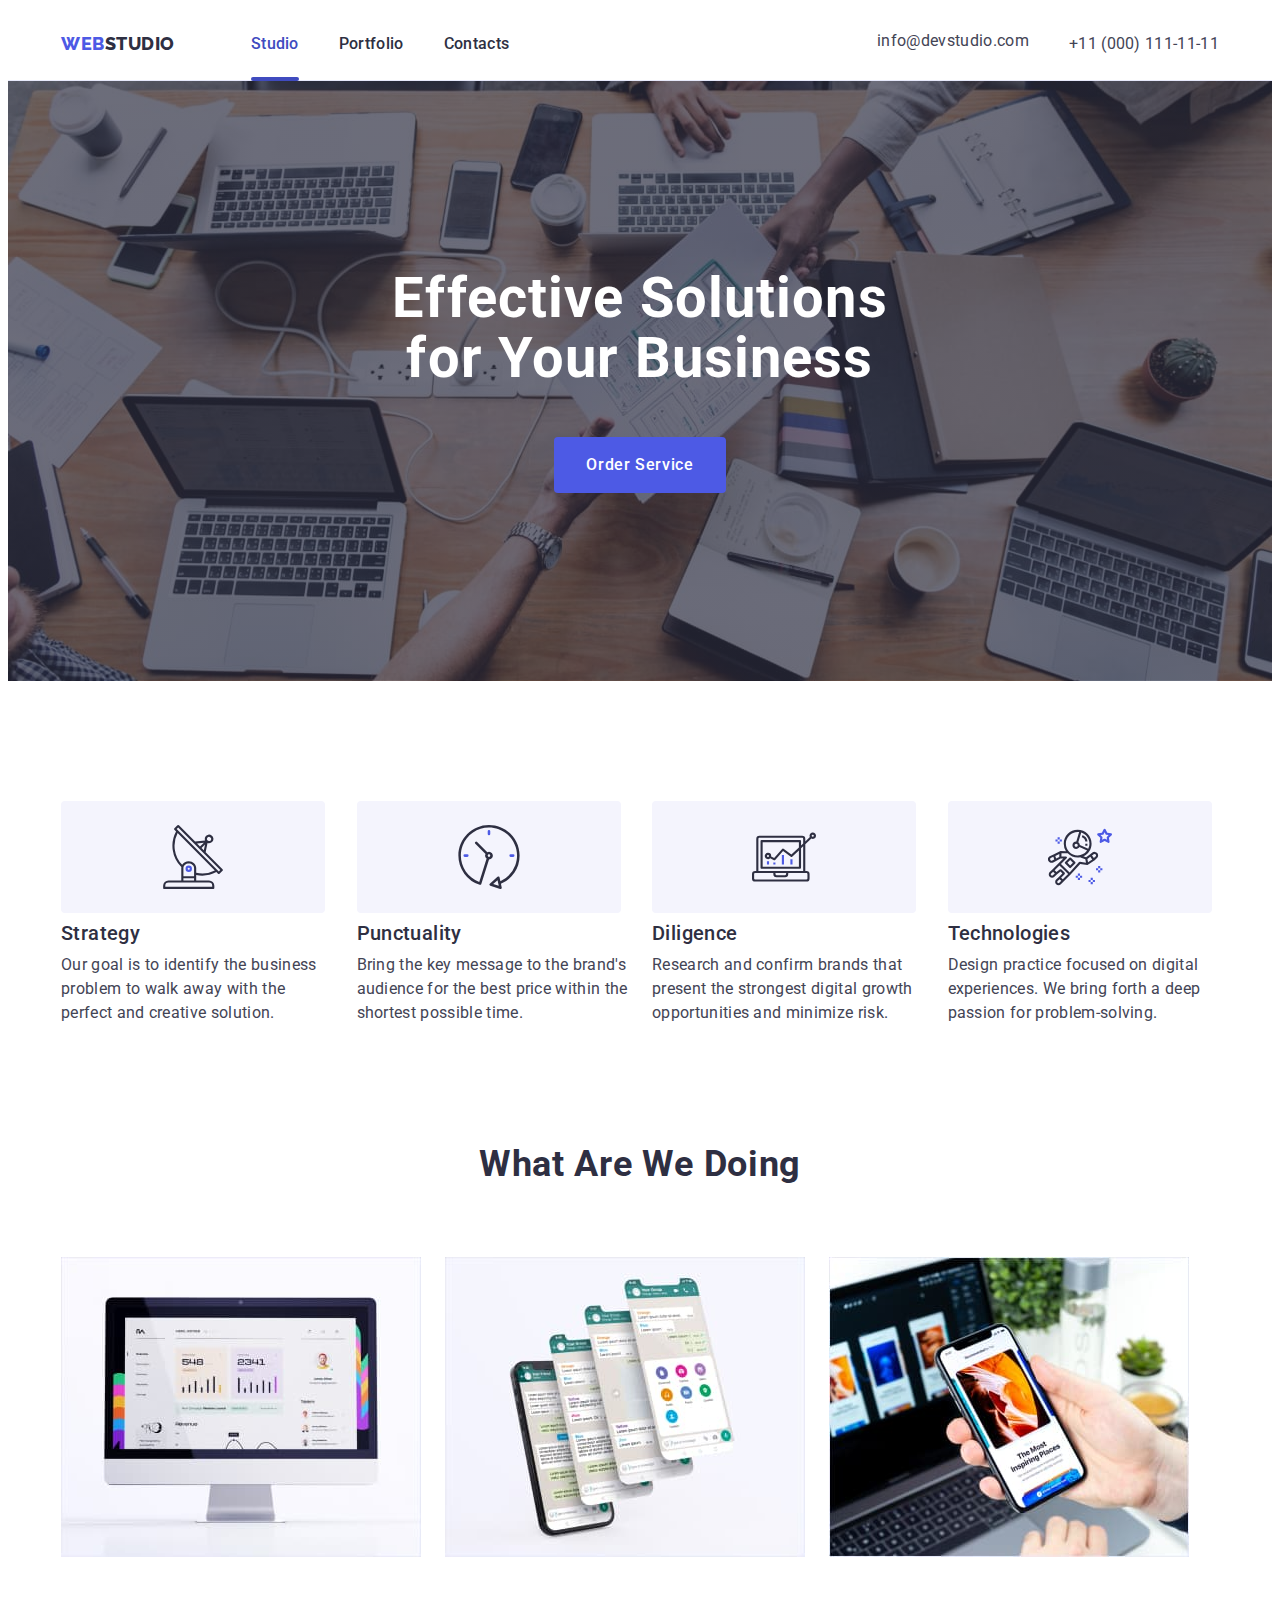
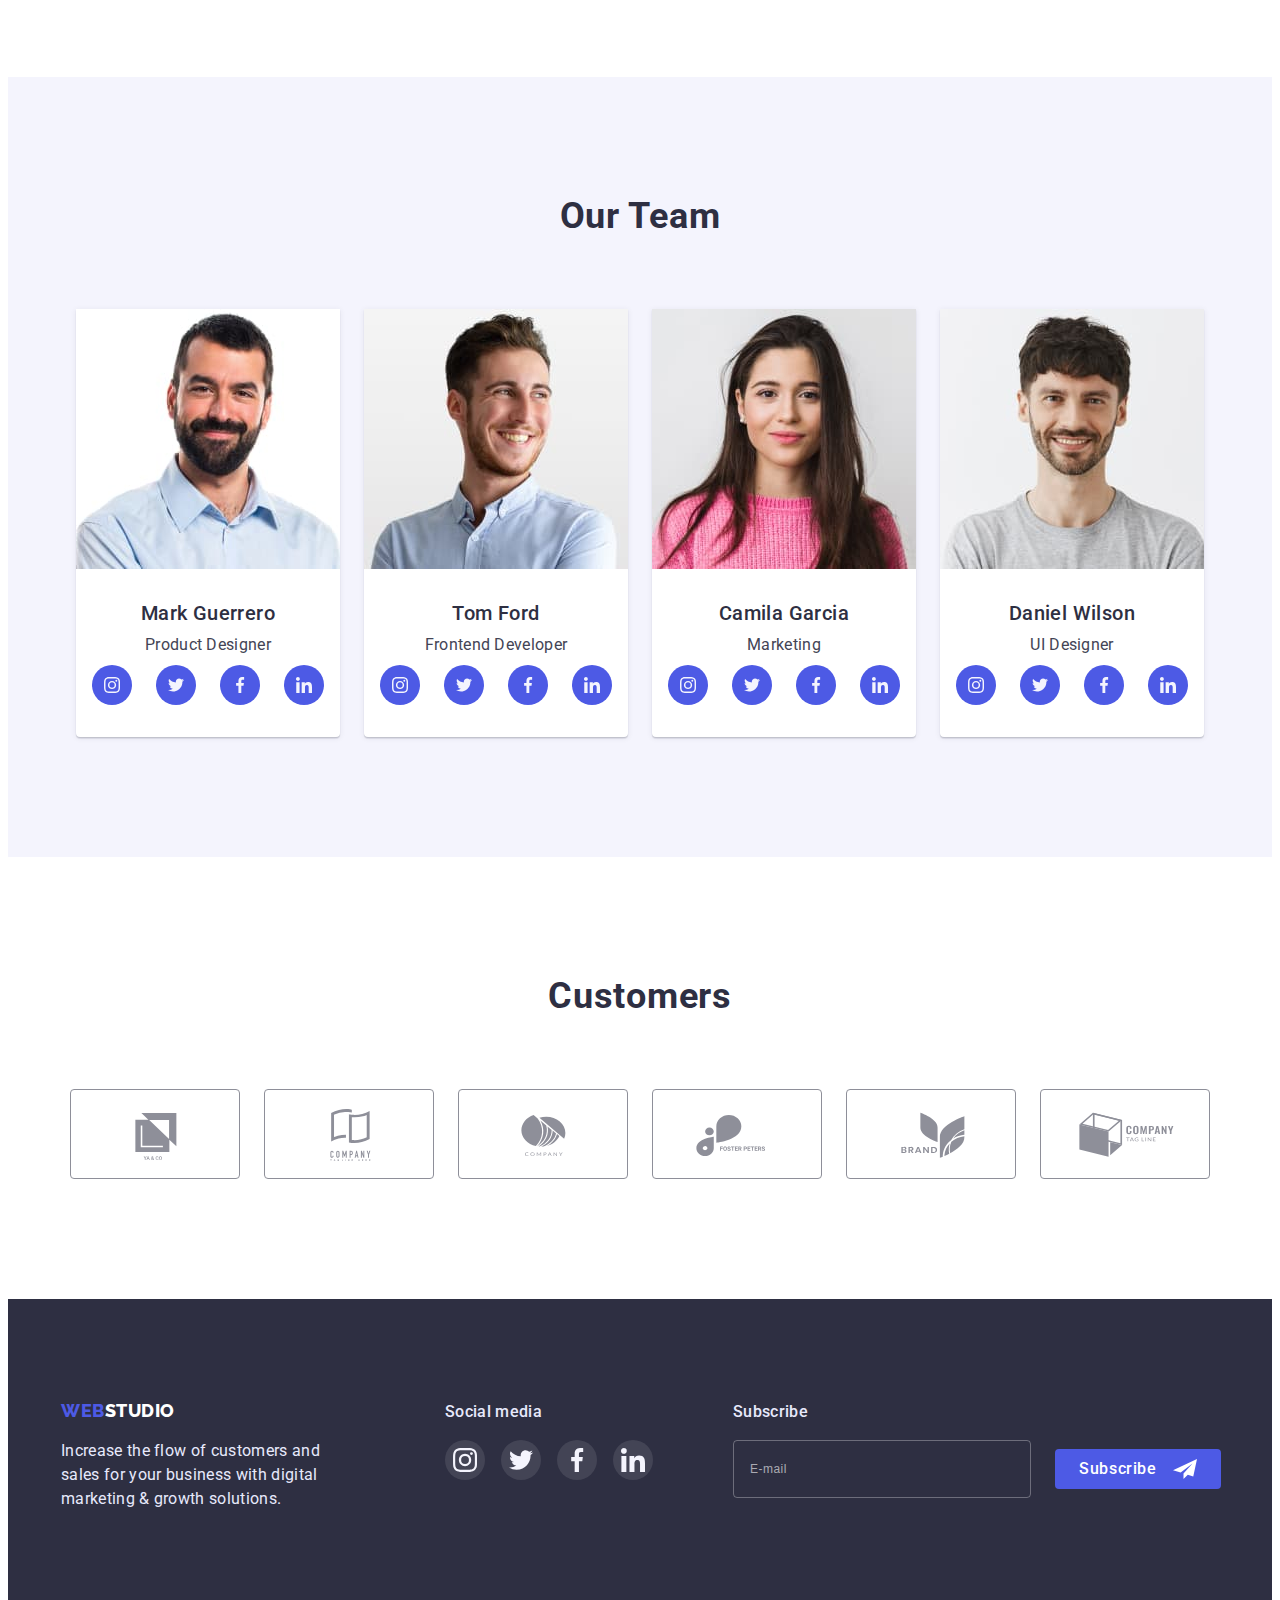
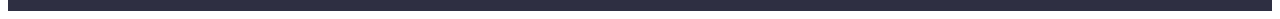
==== commit 0343a6ca: "Update all" ====
--- a/index.html
+++ b/index.html
@@ -24,7 +24,7 @@
     <link rel="stylesheet" href="./css/desktop.css" />
   </head>
   <body>
-    <!-- <header class="page-header">
+    <header class="page-header">
       <div class="container header-container">
         <nav class="page-nav">
           <a class="logo-light-background logo" href="./index.html"
@@ -42,7 +42,7 @@
             </li>
           </ul>
         </nav>
-        <address>
+        <address class="address">
           <ul class="address-list list">
             <li class="address-item">
               <a class="address-link link text" href="mailto:info@devstudio.com"
@@ -56,8 +56,89 @@
             </li>
           </ul>
         </address>
+        <button class="btn-menu-open" type="button" data-menu-open>
+          <svg class="icon-menu-btn">
+            <use href="./images/icons.svg#icon-menu-mob"></use>
+          </svg>
+        </button>
+        <div class="backdrop-menu is-hidden" data-menu>
+          <div class="modal-menu">
+            <button
+              class="modal-close-btn menu-btn"
+              type="button"
+              data-menu-close
+            >
+              <svg class="modal-icon-btn">
+                <use href="./images/icons.svg#icon-vector"></use>
+              </svg>
+            </button>
+            <ul class="page-menu-modal list">
+              <li class="menu-item-modal">
+                <a class="menu-link-modal subtitle link" href="./index.html"
+                  >Studio</a
+                >
+              </li>
+              <li class="menu-item-modal">
+                <a class="menu-link-modal subtitle link" href="./portfolio.html"
+                  >Portfolio</a
+                >
+              </li>
+              <li class="menu-item-modal">
+                <a
+                  class="menu-link-modal subtitle link current"
+                  href="./index.html"
+                  >Contacts</a
+                >
+              </li>
+            </ul>
+            <ul class="address-list-modal list">
+              <li class="tel-item-modal">
+                <a class="tel-link-modal link subtitle" href="tel:+110001111111"
+                  >+11 (000) 111-11-11</a
+                >
+              </li>
+              <li class="address-item-modal">
+                <a
+                  class="address-link-modal link text"
+                  href="mailto:info@devstudio.com"
+                  >info@devstudio.com</a
+                >
+              </li>
+            </ul>
+            <ul class="social-list-menu list">
+              <li class="social-item-menu">
+                <a href="#" class="social-links-menu link">
+                  <svg class="social-icons-menu">
+                    <use href="./images/icons.svg#icon-instagram"></use>
+                  </svg>
+                </a>
+              </li>
+              <li class="social-item-menu">
+                <a href="#" class="social-links-menu link">
+                  <svg class="social-icons-menu">
+                    <use href="./images/icons.svg#icon-twitter"></use>
+                  </svg>
+                </a>
+              </li>
+              <li class="social-item-menu">
+                <a href="#" class="social-links-menu link">
+                  <svg class="social-icons-menu">
+                    <use href="./images/icons.svg#icon-facebook"></use>
+                  </svg>
+                </a>
+              </li>
+              <li class="social-item-menu">
+                <a href="#" class="social-links-menu link">
+                  <svg class="social-icons-menu">
+                    <use href="./images/icons.svg#icon-linkedin"></use>
+                  </svg>
+                </a>
+              </li>
+            </ul>
+          </div>
+        </div>
       </div>
-    </header> -->
+    </header>
     <main>
       <section class="page-hero">
         <div class="container">
@@ -525,5 +606,6 @@
       </div>
     </div>
     <script src="./js/modal.js"></script>
+    <script src="./js/modal-menu.js"></script>
   </body>
 </html>
--- a/css/styles.css
+++ b/css/styles.css
@@ -1,4 +1,4 @@
-:root {
+/* :root {
   --primary-text-style: Roboto, sans-serif;
   --text-style-logo: Raleway, sans-serif;
 
@@ -94,6 +94,7 @@
   clip: rect(0 0 0 0);
   overflow: hidden;
 }
+*/
 
 /* .subtitle {
   font-size: 36px;
@@ -127,7 +128,7 @@
   padding-bottom: 120px;
 } */
 
-.text {
+/* .text {
   color: var(--secondary-text-color-light-background);
   line-height: 1.5;
   letter-spacing: 0.02em;
@@ -151,12 +152,12 @@
   line-height: 1.33;
   text-transform: uppercase;
   letter-spacing: 0.03em;
-}
+} */
 /*/-----------------------COMPONENTS-----------------*/
 
 /*---------------------------HEADER-------------------------*/
 
-.page-header {
+/* .page-header {
   border-bottom: 1px solid var(--border-wrapper-color);
 }
 
@@ -164,9 +165,9 @@
   display: flex;
   align-items: center;
   justify-content: space-between;
-}
-
-.page-nav {
+} */
+
+/* .page-nav {
   display: flex;
   align-items: center;
 }
@@ -175,9 +176,9 @@
   color: var(--primary-text-color-light-background);
 
   margin-right: 76px;
-}
-
-.page-menu {
+} */
+
+/* .page-menu {
   display: flex;
   align-items: center;
 }
@@ -233,7 +234,7 @@
 .address-link:hover,
 .address-link:focus {
   color: var(--primary-color-accent);
-}
+} */
 
 /*/---------------------------HEADER-------------------------*/
 
@@ -430,7 +431,7 @@
 
 /*-----------------------PROJECTS-SECTION------------------------*/
 
-.page-projects {
+/* .page-projects {
   padding-top: 96px;
 }
 
@@ -438,13 +439,13 @@
   display: flex;
   justify-content: center;
   margin-bottom: 72px;
-}
-
-.projects-item:not(:last-child) {
+} */
+
+/* .projects-item:not(:last-child) {
   margin-right: var(--card-set-gap);
-}
-
-.projects-button {
+} */
+
+/* .projects-button {
   color: var(--secondary-color-accent);
   background: var(--secondary-light-background);
   border: 1px solid var(--secondary-text-color-dark-background);
@@ -462,9 +463,9 @@
   box-shadow: 0px 3px 1px rgba(0, 0, 0, 0.1), 0px 2px 1px rgba(0, 0, 0, 0.08),
     0px 2px 2px rgba(0, 0, 0, 0.12);
   border: 1px solid var(--primary-color-accent);
-}
-
-.projects-objects {
+} */
+
+/* .projects-objects {
   display: flex;
   flex-wrap: wrap;
   gap: 48px var(--card-set-gap);
@@ -512,7 +513,7 @@
 
   border: 1px solid var(--border-wrapper-color);
   border-top: none;
-}
+} */
 
 /*/-----------------------PROJECTS-SECTION------------------------*/
 
@@ -641,7 +642,7 @@
 /*/---------------------------FOOTER-----------------------*/
 
 /*---------------------------MODAL WINDOW-----------------------*/
-.backdrop {
+/* .backdrop {
   position: fixed;
   top: 0;
   left: 0;
@@ -704,11 +705,11 @@
 .modal-close-btn:hover .modal-icon-btn,
 .modal-close-btn:focus .modal-icon-btn {
   fill: var(--primary-text-color-dark-background);
-}
+} */
 
 /*/---------------------------MODAL WINDOW-----------------------*/
 /*---------------------------MODAL FORM-----------------------*/
-.modal-text {
+/* .modal-text {
   font-weight: 500;
   line-height: 1.5;
   letter-spacing: 0.02em;
@@ -845,6 +846,76 @@
 .modal-form-submit:hover,
 .modal-form-submit:focus {
   background-color: var(--primary-color-accent);
-}
+} */
 
 /*/---------------------------MODAL FORM-----------------------*/
+/* .backdrop-menu {
+  padding: 80px 35px 40px 40px;
+  position: fixed;
+  top: 0;
+  left: 0;
+  z-index: 100;
+  width: 100%;
+  height: 100%;
+  background: #ffffff;
+  box-shadow: 0px 2px 1px rgba(46, 47, 66, 0.08),
+    0px 1px 1px rgba(46, 47, 66, 0.16), 0px 1px 6px rgba(46, 47, 66, 0.08);
+  transition: opacity var(--transition-dur-and-func),
+    visibility var(--transition-dur-and-func);
+}
+.modal-menu {
+  display: flex;
+  flex-direction: column;
+}
+.menu-item-modal:not(:last-child) {
+  margin-bottom: 40px;
+}
+.menu-link-modal.current {
+  color: var(--primary-color-accent);
+}
+.tel-item-modal {
+  margin-bottom: 40px;
+  margin-top: 284px;
+}
+.address-item-modal {
+  margin-bottom: 48px;
+}
+.tel-link-modal {
+  color: var(--primary-color-accent);
+}
+.address-link-modal {
+  font-weight: 500;
+  font-size: 20px;
+  line-height: 1.2;
+  letter-spacing: 0.02em;
+}
+.social-list-menu {
+  display: flex;
+  margin-top: 8px;
+}
+
+.social-item-menu:not(:last-child) {
+  margin-right: 56px;
+}
+
+.social-links-menu {
+  display: flex;
+  align-items: center;
+  justify-content: center;
+  width: 40px;
+  height: 40px;
+  border-radius: 50%;
+  background-color: var(--secondary-color-accent);
+  transition: background-color var(--transition-dur-and-func);
+}
+
+.social-links-menu:hover,
+.social-links-menu:focus {
+  background-color: var(--primary-color-accent);
+}
+
+.social-icons-menu {
+  width: 24px;
+  height: 24px;
+  fill: var(--secondary-light-background);
+} */
--- a/css/mobile.css
+++ b/css/mobile.css
@@ -1,4 +1,125 @@
 /* COMPONENTS */
+:root {
+  --primary-text-style: Roboto, sans-serif;
+  --text-style-logo: Raleway, sans-serif;
+
+  --primary-text-color-light-background: #2e2f42;
+  --secondary-text-color-light-background: #434455;
+
+  --primary-text-color-dark-background: #ffffff;
+  --secondary-text-color-dark-background: #e7e9fc;
+
+  --primary-color-accent: #404bbf;
+  --secondary-color-accent: #4d5ae5;
+
+  --primary-light-background: #ffffff;
+  --secondary-light-background: #f4f4fd;
+
+  --primary-dark-background: #2e2f42;
+
+  --border-wrapper-color: #e7e9fc;
+  --border-color: #000000;
+
+  --card-set-gap: 24px;
+  --transition-dur-and-func: 250ms cubic-bezier(0.4, 0, 0.2, 1);
+}
+
+/*-----------------------COMPONENTS-----------------*/
+
+body {
+  font-family: var(--primary-text-style);
+  color: var(--primary-text-color-light-background);
+  background-color: (var(--primary-light-background));
+}
+
+h1,
+h2,
+h3,
+h4,
+p {
+  margin-top: 0;
+  margin-bottom: 0;
+}
+
+ul,
+ol {
+  margin-top: 0;
+  margin-bottom: 0;
+  padding-left: 0;
+}
+
+img {
+  display: block;
+  max-width: 100%;
+}
+
+a {
+  color: currentColor;
+}
+
+button {
+  cursor: pointer;
+}
+
+address {
+  font-style: normal;
+}
+
+.list {
+  list-style-type: none;
+}
+
+.link {
+  text-decoration: none;
+  transition: color var(--transition-dur-and-func);
+}
+
+.link:hover,
+.link:focus {
+  color: var(--primary-color-accent);
+}
+
+.logo-first {
+  color: var(--secondary-color-accent);
+}
+
+.visually-hidden {
+  position: absolute;
+  width: 1px;
+  height: 1px;
+  margin: -1px;
+  border: 0;
+  padding: 0;
+  white-space: nowrap;
+  clip-path: inset(100%);
+  clip: rect(0 0 0 0);
+  overflow: hidden;
+}
+.text {
+  color: var(--secondary-text-color-light-background);
+  line-height: 1.5;
+  letter-spacing: 0.02em;
+}
+
+.btn {
+  font-family: inherit;
+  font-size: 16px;
+  line-height: 1.5;
+  font-weight: 500;
+  letter-spacing: 0.04em;
+  border-radius: 4px;
+  border: none;
+}
+
+.logo {
+  text-decoration: none;
+  font-family: var(--text-style-logo);
+  font-weight: 800;
+  font-size: 18px;
+  line-height: 1.33;
+  text-transform: uppercase;
+  letter-spacing: 0.03em;
+}
 .section {
   padding-top: 96px;
   padding-bottom: 96px;
@@ -7,6 +128,7 @@
   width: 100%;
   padding-left: 16px;
   padding-right: 16px;
+  margin: 0 auto;
 }
 .subtitle {
   font-size: 36px;
@@ -24,6 +146,30 @@
   letter-spacing: 0.02em;
 
   margin-bottom: 8px;
+}
+/* HEADER */
+.page-header {
+  border-bottom: 1px solid var(--border-wrapper-color);
+}
+.header-container {
+  display: flex;
+  align-items: center;
+  justify-content: space-between;
+  padding: 24px 16px;
+  width: 100%;
+}
+.logo-light-background {
+  color: var(--primary-text-color-light-background);
+}
+.page-menu {
+  display: none;
+}
+.address-list {
+  display: none;
+}
+.btn-menu-open {
+  width: 32px;
+  height: 22px;
 }
 /* HERO */
 .page-hero {
@@ -82,7 +228,6 @@
   display: flex;
   flex-wrap: wrap;
   gap: 72px;
-  justify-content: center;
 }
 .advantages-item {
   flex-basis: calc((100%) / 1);
@@ -162,10 +307,6 @@
   gap: 72px 16px;
 }
 
-.customers-item {
-  flex-basis: calc((100% - 16px) / 2);
-}
-
 .customers-link {
   display: flex;
   align-items: center;
@@ -193,6 +334,86 @@
 .customers-link:hover .customers-icon {
   fill: var(--primary-color-accent);
 }
+/* PROJECTS */
+.page-projects {
+  padding-top: 48px;
+}
+.projects-filtr {
+  display: flex;
+  justify-content: flex-start;
+  flex-wrap: wrap;
+  margin-bottom: 48px;
+  gap: 16px 24px;
+}
+.projects-button {
+  color: var(--secondary-color-accent);
+  background: var(--secondary-light-background);
+  border: 1px solid var(--secondary-text-color-dark-background);
+  padding: 8px 16px;
+  transition: background-color var(--transition-dur-and-func),
+    color var(--transition-dur-and-func),
+    box-shadow var(--transition-dur-and-func),
+    border var(--transition-dur-and-func);
+}
+
+.projects-button:hover,
+.projects-button:focus {
+  background-color: var(--primary-color-accent);
+  color: var(--primary-light-background);
+  box-shadow: 0px 3px 1px rgba(0, 0, 0, 0.1), 0px 2px 1px rgba(0, 0, 0, 0.08),
+    0px 2px 2px rgba(0, 0, 0, 0.12);
+  border: 1px solid var(--primary-color-accent);
+}
+.projects-objects {
+  display: flex;
+  justify-content: center;
+  flex-wrap: wrap;
+  gap: 48px;
+}
+
+.projects-cards {
+  transition: box-shadow var(--transition-dur-and-func);
+}
+
+.projects-cards:hover {
+  cursor: pointer;
+  box-shadow: 0px 1px 6px rgba(46, 47, 66, 0.08),
+    0px 1px 1px rgba(46, 47, 66, 0.16), 0px 2px 1px rgba(46, 47, 66, 0.08);
+}
+
+.projects-cards:hover .overlay {
+  transform: translate(0, 0);
+}
+
+.overlay-img {
+  position: relative;
+  overflow: hidden;
+}
+
+.overlay {
+  position: absolute;
+  display: block;
+  width: 100%;
+  height: 100%;
+  top: 0;
+  left: 0;
+  padding: 40px 32px;
+
+  background-color: var(--secondary-color-accent);
+  color: var(--secondary-light-background);
+
+  transform: translate(0, 100%);
+  transition: transform var(--transition-dur-and-func);
+}
+
+.projects-wrapper {
+  padding-top: 32px;
+  padding-bottom: 32px;
+  padding-left: 16px;
+
+  border: 1px solid var(--border-wrapper-color);
+  border-top: none;
+}
 /* FOOTER */
 .footer {
   background-color: var(--primary-dark-background);
@@ -203,12 +424,13 @@
 .footer-container {
   display: flex;
   flex-direction: column;
+  align-items: center;
 }
 .footer-about {
   display: flex;
   flex-direction: column;
   align-items: center;
-  margin: 0 80px 72px;
+  margin-bottom: 72px;
 }
 .logo-dark-background {
   color: var(--primary-text-color-dark-background);
@@ -321,6 +543,289 @@
   fill: #ffffff;
   margin-left: 16px;
 }
+
+/* MODAL */
+.backdrop {
+  position: fixed;
+  top: 0;
+  left: 0;
+  z-index: 100;
+  width: 100%;
+  height: 100%;
+  background: rgba(46, 47, 66, 0.4);
+  transition: opacity var(--transition-dur-and-func),
+    visibility var(--transition-dur-and-func);
+}
+
+.backdrop.is-hidden {
+  opacity: 0;
+  visibility: hidden;
+  pointer-events: none;
+  transform: opacity(0);
+}
+
+.modal {
+  position: absolute;
+  top: 50%;
+  left: 50%;
+  transform: translate(-50%, -50%);
+  width: 408px;
+  height: 584px;
+  border-radius: 4px;
+  background: #fcfcfc;
+  box-shadow: 0px 1px 1px rgba(0, 0, 0, 0.14), 0px 1px 3px rgba(0, 0, 0, 0.12),
+    0px 2px 1px rgba(0, 0, 0, 0.2);
+  transition: transform var(--transition-dur-and-func);
+}
+
+.modal-close-btn {
+  position: absolute;
+  top: 24px;
+  right: 24px;
+  display: flex;
+  justify-content: center;
+  align-items: center;
+  width: 24px;
+  height: 24px;
+  border-radius: 50%;
+  border: 1px solid rgba(0, 0, 0, 0.1);
+  background: var(--secondary-text-color-dark-background);
+  padding: 0;
+  transition: background var(--transition-dur-and-func);
+}
+
+.modal-close-btn:hover,
+.modal-close-btn:focus {
+  background: var(--primary-color-accent);
+}
+
+.modal-icon-btn {
+  width: 8px;
+  height: 8px;
+  transition: fill var(--transition-dur-and-func);
+}
+
+.modal-close-btn:hover .modal-icon-btn,
+.modal-close-btn:focus .modal-icon-btn {
+  fill: var(--primary-text-color-dark-background);
+}
+
+.modal-text {
+  font-weight: 500;
+  line-height: 1.5;
+  letter-spacing: 0.02em;
+  text-align: center;
+  padding: 72px 24px 0 24px;
+  margin-bottom: 16px;
+}
+
+.modal-form {
+  display: flex;
+  flex-direction: column;
+  padding: 0 24px 16px 24px;
+}
+
+.modal-form-field {
+  font-size: 12px;
+  line-height: 1.17;
+  letter-spacing: 0.04em;
+  color: #8e8f99;
+  margin-bottom: 4px;
+}
+
+.modal-form-input-desk {
+  position: relative;
+}
+
+.modal-form-input {
+  display: block;
+  width: 100%;
+  border: 1px solid rgba(33, 33, 33, 0.2);
+  height: 40px;
+  margin-bottom: 8px;
+  border-radius: 4px;
+  padding: 8px 38px;
+  transition: border var(--transition-dur-and-func);
+}
+
+.modal-form-input:focus {
+  outline: none;
+  border: 1px solid var(--secondary-color-accent);
+}
+
+.modal-form-icon {
+  position: absolute;
+  top: 8px;
+  left: 16px;
+  transition: fill var(--transition-dur-and-func);
+}
+
+.modal-form-input:focus + .modal-form-icon {
+  fill: var(--secondary-color-accent);
+}
+
+.modal-form-message {
+  resize: none;
+  width: 100%;
+  height: 120px;
+  border: 1px solid rgba(33, 33, 33, 0.2);
+  border-radius: 4px;
+  margin-bottom: 16px;
+  padding: 8px 16px;
+  transition: border var(--transition-dur-and-func);
+}
+
+.modal-form-message:focus {
+  outline: none;
+  border: 1px solid var(--secondary-color-accent);
+}
+
+.modal-form-message::placeholder {
+  font-size: 12px;
+  line-height: 1.17;
+  letter-spacing: 0.04em;
+  color: rgba(117, 117, 117, 0.5);
+}
+
+.modal-check {
+  display: flex;
+  margin-bottom: 24px;
+}
+
+.modal-form-check-text {
+  display: flex;
+  align-items: flex-end;
+  font-size: 12px;
+  line-height: 1.17;
+  letter-spacing: 0.04em;
+  color: #757575;
+}
+
+.modal-check-btn {
+  display: flex;
+  justify-content: center;
+  align-items: center;
+  width: 16px;
+  height: 16px;
+  border: 1.25px solid var(--primary-text-color-light-background);
+  border-radius: 2px;
+  margin-right: 8px;
+  transition: background var(--transition-dur-and-func),
+    border var(--transition-dur-and-func);
+}
+
+.modal-form-check:checked + .modal-check-btn {
+  background: var(--primary-color-accent);
+  border: 1.25px solid var(--primary-color-accent);
+}
+
+.modal-check-in {
+  fill: var(--secondary-light-background);
+  opacity: 0;
+  transition: opacity var(--transition-dur-and-func);
+}
+
+.modal-form-check:checked + .modal-check-btn > .modal-check-in {
+  opacity: 1;
+}
+
+.privacy-text {
+  line-height: 1.33;
+  color: var(--secondary-color-accent);
+}
+
+.modal-form-submit {
+  align-self: center;
+  width: 169px;
+  background: var(--secondary-color-accent);
+  box-shadow: 0px 4px 4px rgba(0, 0, 0, 0.15);
+  color: var(--primary-text-color-dark-background);
+  padding: 16px 32px;
+  transition: background-color var(--transition-dur-and-func);
+}
+
+.modal-form-submit:hover,
+.modal-form-submit:focus {
+  background-color: var(--primary-color-accent);
+}
+/* MODAL-MENU */
+.backdrop-menu.is-hidden {
+  opacity: 0;
+  visibility: hidden;
+  pointer-events: none;
+  transform: opacity(0);
+}
+
+.backdrop-menu {
+  padding: 80px 35px 40px 40px;
+  position: fixed;
+  top: 0;
+  left: 0;
+  z-index: 100;
+  width: 100%;
+  height: 100%;
+  background: #ffffff;
+  box-shadow: 0px 2px 1px rgba(46, 47, 66, 0.08),
+    0px 1px 1px rgba(46, 47, 66, 0.16), 0px 1px 6px rgba(46, 47, 66, 0.08);
+  transition: opacity var(--transition-dur-and-func),
+    visibility var(--transition-dur-and-func);
+}
+.modal-menu {
+  display: flex;
+  flex-direction: column;
+}
+.menu-item-modal:not(:last-child) {
+  margin-bottom: 40px;
+}
+.menu-link-modal.current {
+  color: var(--primary-color-accent);
+}
+.tel-item-modal {
+  margin-bottom: 40px;
+  margin-top: 284px;
+}
+.address-item-modal {
+  margin-bottom: 48px;
+}
+.tel-link-modal {
+  color: var(--primary-color-accent);
+}
+.address-link-modal {
+  font-weight: 500;
+  font-size: 20px;
+  line-height: 1.2;
+  letter-spacing: 0.02em;
+}
+.social-list-menu {
+  display: flex;
+  margin-top: 8px;
+}
+
+.social-item-menu:not(:last-child) {
+  margin-right: 56px;
+}
+
+.social-links-menu {
+  display: flex;
+  align-items: center;
+  justify-content: center;
+  width: 40px;
+  height: 40px;
+  border-radius: 50%;
+  background-color: var(--secondary-color-accent);
+  transition: background-color var(--transition-dur-and-func);
+}
+
+.social-links-menu:hover,
+.social-links-menu:focus {
+  background-color: var(--primary-color-accent);
+}
+
+.social-icons-menu {
+  width: 24px;
+  height: 24px;
+  fill: var(--secondary-light-background);
+}
 @media screen and (min-width: 480px) {
   .container {
     width: 428px;
--- a/css/tablet.css
+++ b/css/tablet.css
@@ -1,7 +1,81 @@
 @media screen and (min-width: 768px) {
   /* COMPONENTS */
+
   .container {
     width: 768px;
+  }
+  /* HEADER */
+  .header-container {
+    padding: 0;
+  }
+  .btn-menu-open {
+    display: none;
+  }
+  .page-nav {
+    display: flex;
+    align-items: center;
+  }
+
+  .logo-light-background {
+    margin-right: 120px;
+  }
+
+  .page-menu {
+    display: flex;
+    align-items: center;
+  }
+  .address {
+    margin-left: 118px;
+  }
+  .menu-item:not(:last-child) {
+    margin-right: 40px;
+  }
+  .address-item:not(:last-child) {
+    margin-bottom: 6px;
+  }
+  .menu-link {
+    position: relative;
+    display: block;
+
+    color: inherit;
+    line-height: 1.5;
+    letter-spacing: 0.02em;
+    font-weight: 500;
+
+    padding: 24px 0;
+  }
+
+  .menu-link.current {
+    color: var(--primary-color-accent);
+  }
+
+  .menu-link.current::after {
+    content: '';
+    position: absolute;
+    display: block;
+    bottom: -1px;
+
+    width: 100%;
+    height: 4px;
+    background: var(--primary-color-accent);
+    border-radius: 2px;
+  }
+
+  .address-list {
+    display: block;
+  }
+  .address-link {
+    display: block;
+    font-style: normal;
+    transition: color var(--transition-dur-and-func);
+    font-size: 12px;
+    line-height: 1.17;
+    letter-spacing: 0.04em;
+  }
+
+  .address-link:hover,
+  .address-link:focus {
+    color: var(--primary-color-accent);
   }
   /* HERO */
   .page-hero {
@@ -17,7 +91,6 @@
   /* ADVANTAGES */
   .advantages-list {
     gap: 72px 24px;
-    justify-content: flex-start;
   }
   .advantages-item {
     flex-basis: calc((100% - var(--card-set-gap)) / 2);
@@ -30,34 +103,49 @@
   .customers-list {
     gap: 72px 24px;
   }
-  .customers-item {
-    flex-basis: calc((100% - 2 * 24px) / 3);
-  }
+
   .customers-link {
     width: 168px;
   }
   .customers-icon {
     width: 104px;
   }
+  /* PROJECTS */
+  .page-projects {
+    padding-top: 64px;
+  }
+  .projects-filtr {
+    justify-content: center;
+    margin-bottom: 64px;
+  }
+  .projects-button {
+    padding: 12px 24px;
+  }
+  .projects-objects {
+    gap: 72px 24px;
+    justify-content: flex-start;
+  }
+  .projects-cards {
+    flex-basis: calc((100% - 24px) / 2);
+  }
   /* FOOTER */
-  .footer {
-    padding-left: 108px;
-  }
   .footer-container {
     flex-direction: row;
     flex-wrap: wrap;
-    justify-content: flex-start;
+    align-items: flex-start;
+    padding-left: 108px;
   }
   .footer-about {
+    display: block;
+    margin-bottom: 72px;
     margin-right: 24px;
-    margin-left: 0;
-    align-items: flex-start;
   }
   .social-link-footer {
-    align-items: flex-start;
+    display: block;
+    margin-bottom: 0;
   }
   .footer-form {
-    align-items: flex-start;
+    display: block;
   }
   .footer-form-input {
     width: 264px;
--- a/css/desktop.css
+++ b/css/desktop.css
@@ -9,7 +9,22 @@
     padding-left: 15px;
     padding-right: 15px;
   }
-
+  /* HEADER */
+  .logo-light-background {
+    margin-right: 76px;
+  }
+  .address-list {
+    display: flex;
+    align-items: center;
+  }
+  .address-link {
+    font-size: 16px;
+    line-height: 1.5;
+    letter-spacing: 0.02em;
+  }
+  .address-item:not(:last-child) {
+    margin-right: 40px;
+  }
   /* HERO */
   .page-hero {
     padding-top: 188px;
@@ -26,7 +41,6 @@
   }
   .advantages-list {
     gap: var(--card-set-gap);
-    justify-content: center;
   }
   .advantages-item {
     flex-basis: calc((100% - 3 * var(--card-set-gap)) / 4);
@@ -62,9 +76,18 @@
   .team-list {
     gap: 24px;
   }
-  /* CUSTOMERS */
-  .customers-item {
-    flex-basis: calc((100% - 5 * 24px) / 6);
+  /* PROJECTS */
+  .page-projects {
+    padding-top: 96px;
+  }
+  .projects-filtr {
+    margin-bottom: 72px;
+  }
+  .projects-objects {
+    gap: 48px 24px;
+  }
+  .projects-cards {
+    flex-basis: calc((100% - 48px) / 3);
   }
   /* FOOTER */
   .footer-container {
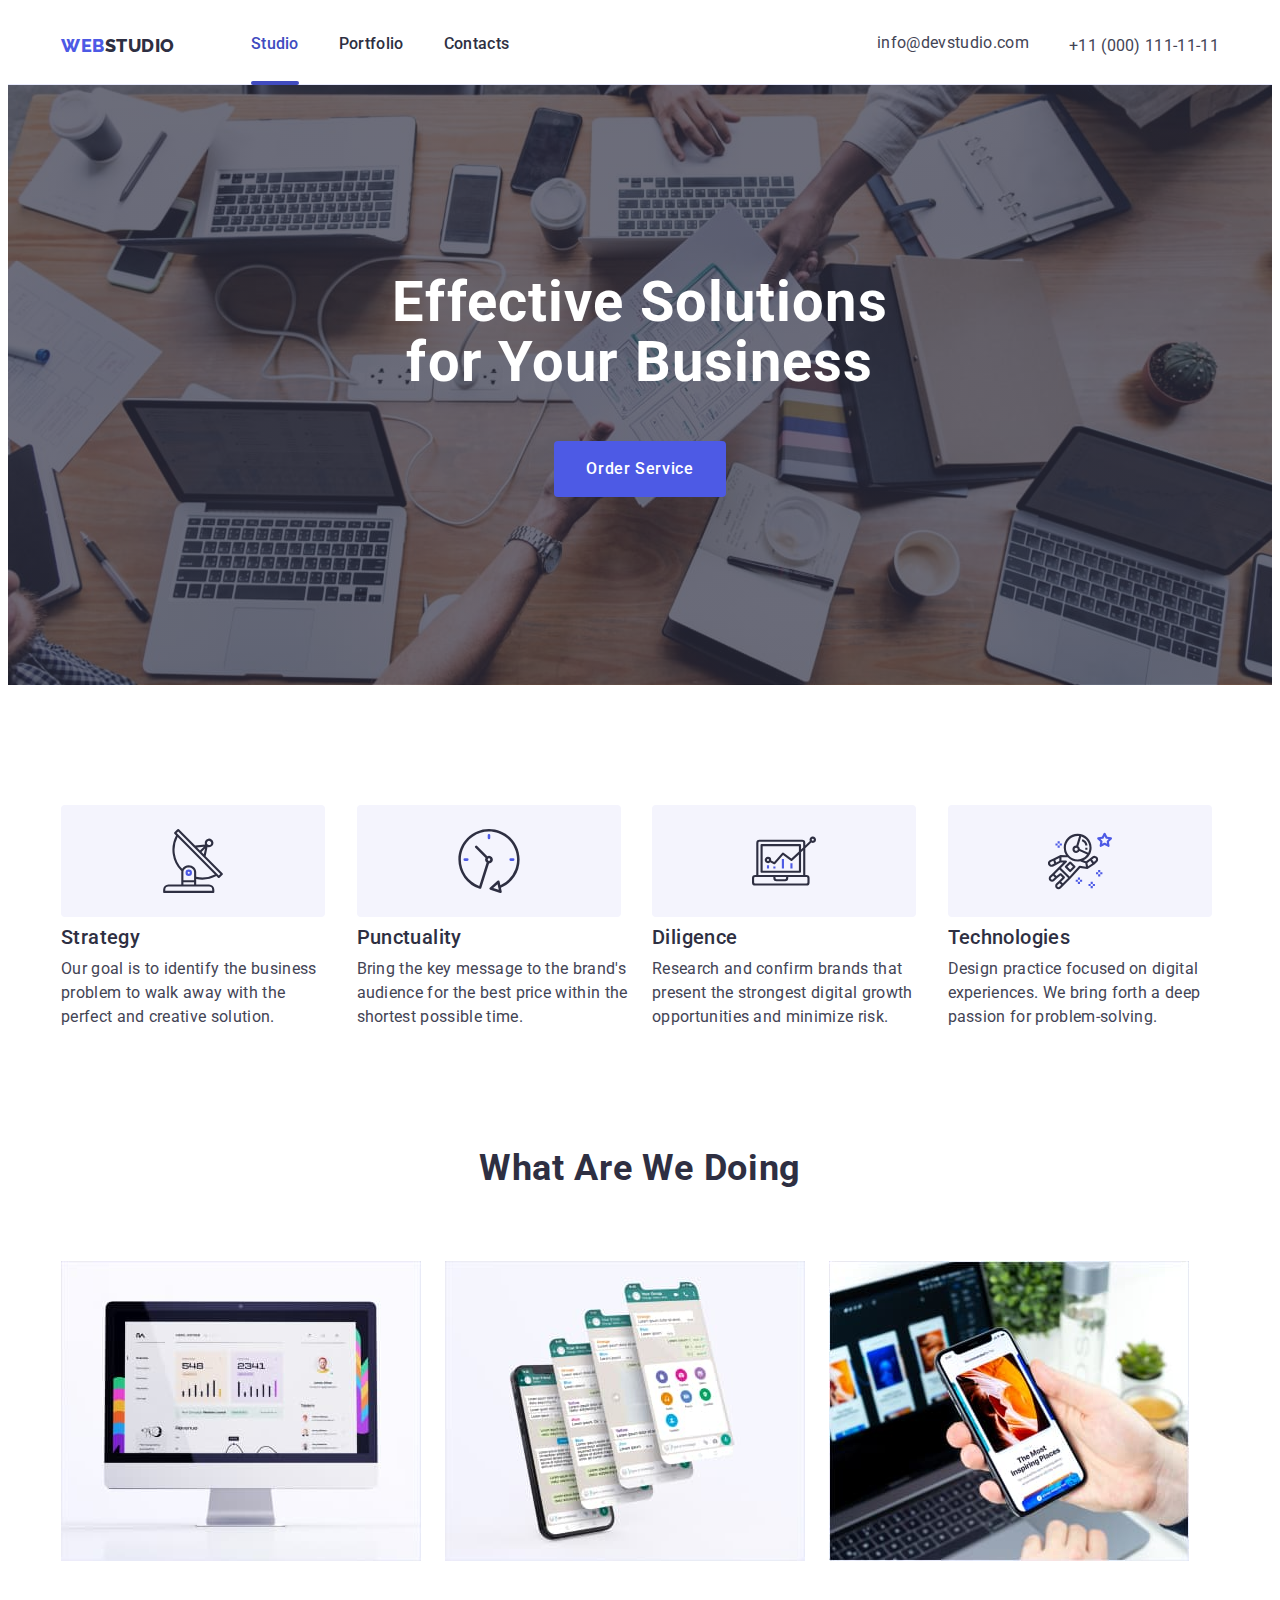
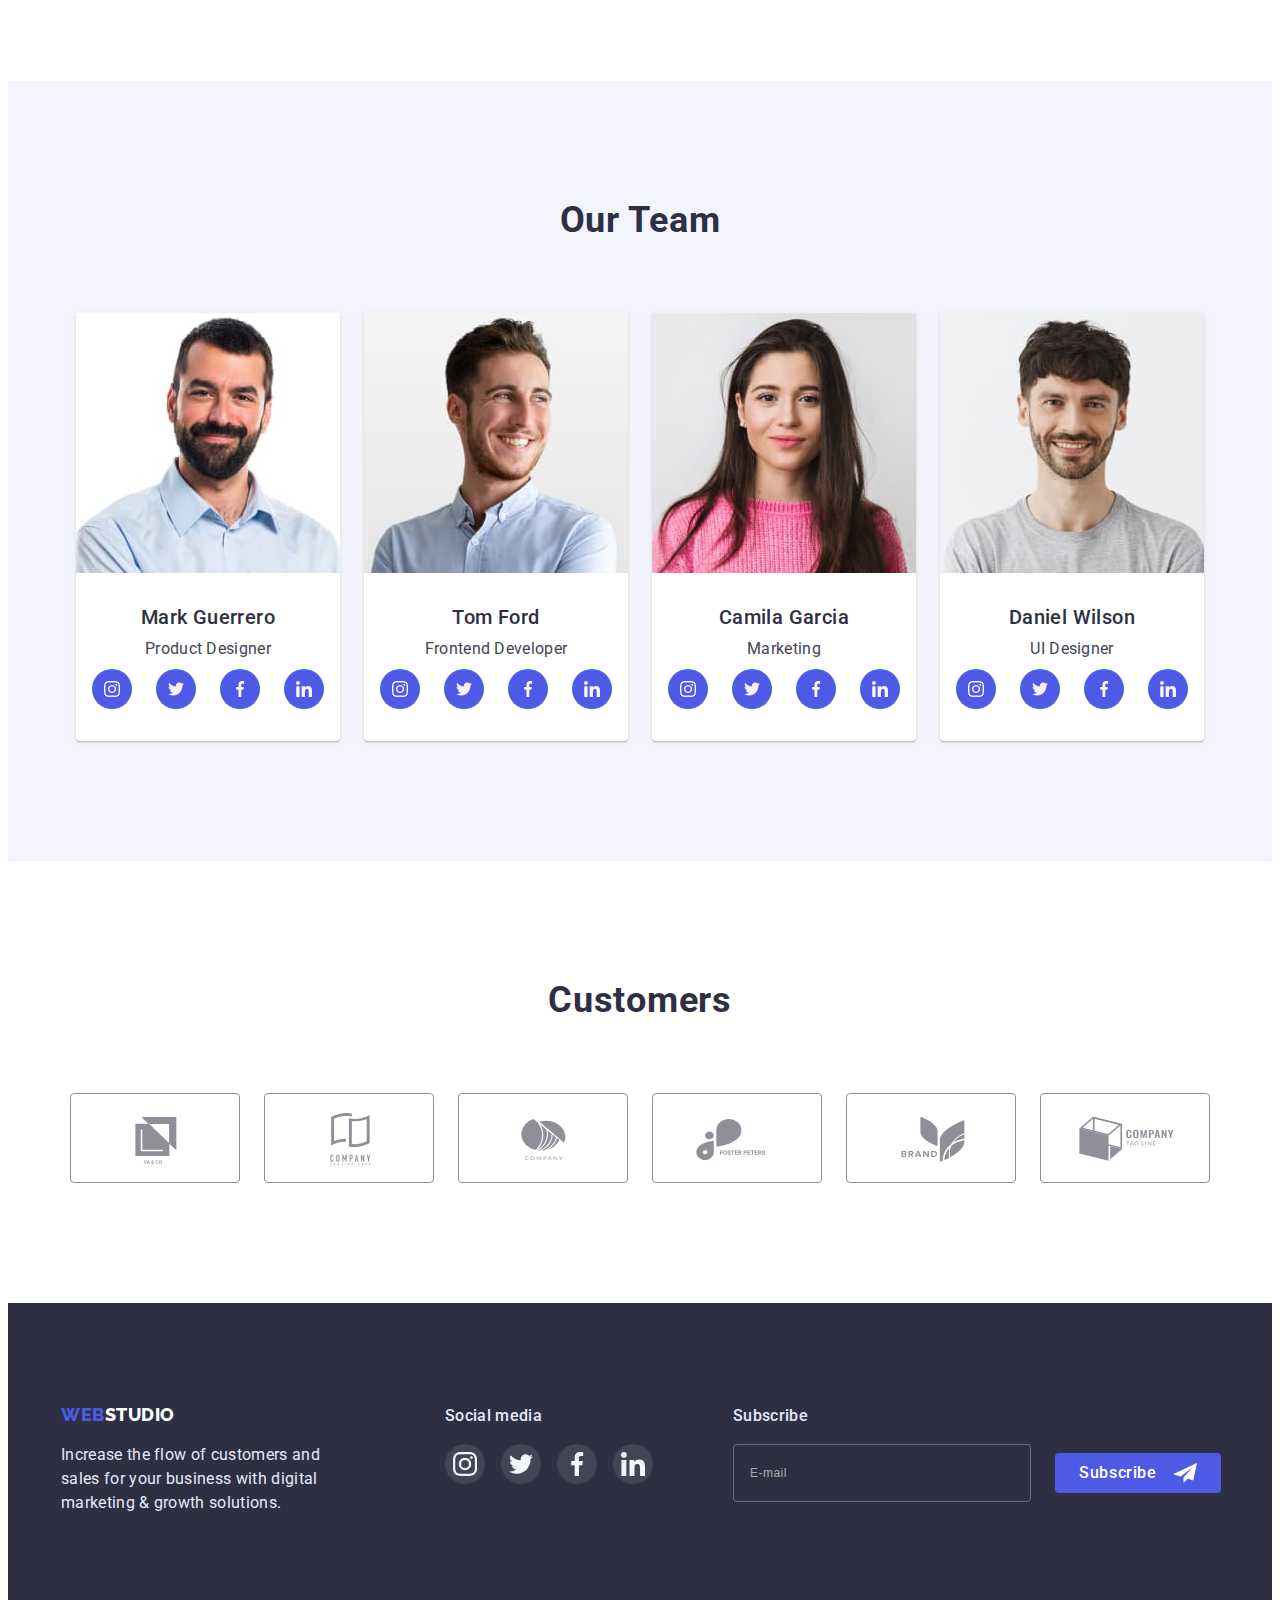
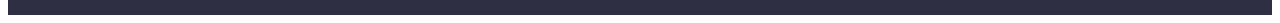
==== commit de657353: "Update css" ====
--- a/index.html
+++ b/index.html
@@ -57,8 +57,8 @@
           </ul>
         </address>
         <button class="btn-menu-open" type="button" data-menu-open>
-          <svg class="icon-menu-btn">
-            <use href="./images/icons.svg#icon-menu-mob"></use>
+          <svg class="icon-menu-btn" width="32px" height="22px">
+            <use href="./images/icons.svg#icom-menu-mob"></use>
           </svg>
         </button>
         <div class="backdrop-menu is-hidden" data-menu>
@@ -91,50 +91,54 @@
                 >
               </li>
             </ul>
-            <ul class="address-list-modal list">
-              <li class="tel-item-modal">
-                <a class="tel-link-modal link subtitle" href="tel:+110001111111"
-                  >+11 (000) 111-11-11</a
-                >
-              </li>
-              <li class="address-item-modal">
-                <a
-                  class="address-link-modal link text"
-                  href="mailto:info@devstudio.com"
-                  >info@devstudio.com</a
-                >
-              </li>
-            </ul>
-            <ul class="social-list-menu list">
-              <li class="social-item-menu">
-                <a href="#" class="social-links-menu link">
-                  <svg class="social-icons-menu">
-                    <use href="./images/icons.svg#icon-instagram"></use>
-                  </svg>
-                </a>
-              </li>
-              <li class="social-item-menu">
-                <a href="#" class="social-links-menu link">
-                  <svg class="social-icons-menu">
-                    <use href="./images/icons.svg#icon-twitter"></use>
-                  </svg>
-                </a>
-              </li>
-              <li class="social-item-menu">
-                <a href="#" class="social-links-menu link">
-                  <svg class="social-icons-menu">
-                    <use href="./images/icons.svg#icon-facebook"></use>
-                  </svg>
-                </a>
-              </li>
-              <li class="social-item-menu">
-                <a href="#" class="social-links-menu link">
-                  <svg class="social-icons-menu">
-                    <use href="./images/icons.svg#icon-linkedin"></use>
-                  </svg>
-                </a>
-              </li>
-            </ul>
+            <div class="address-list-modal-menu">
+              <ul class="address-list-modal list">
+                <li class="tel-item-modal">
+                  <a
+                    class="tel-link-modal link subtitle"
+                    href="tel:+110001111111"
+                    >+11 (000) 111-11-11</a
+                  >
+                </li>
+                <li class="address-item-modal">
+                  <a
+                    class="address-link-modal link text"
+                    href="mailto:info@devstudio.com"
+                    >info@devstudio.com</a
+                  >
+                </li>
+              </ul>
+              <ul class="social-list-menu list">
+                <li class="social-item-menu">
+                  <a href="#" class="social-links-menu link">
+                    <svg class="social-icons-menu">
+                      <use href="./images/icons.svg#icon-instagram"></use>
+                    </svg>
+                  </a>
+                </li>
+                <li class="social-item-menu">
+                  <a href="#" class="social-links-menu link">
+                    <svg class="social-icons-menu">
+                      <use href="./images/icons.svg#icon-twitter"></use>
+                    </svg>
+                  </a>
+                </li>
+                <li class="social-item-menu">
+                  <a href="#" class="social-links-menu link">
+                    <svg class="social-icons-menu">
+                      <use href="./images/icons.svg#icon-facebook"></use>
+                    </svg>
+                  </a>
+                </li>
+                <li class="social-item-menu">
+                  <a href="#" class="social-links-menu link">
+                    <svg class="social-icons-menu">
+                      <use href="./images/icons.svg#icon-linkedin"></use>
+                    </svg>
+                  </a>
+                </li>
+              </ul>
+            </div>
           </div>
         </div>
       </div>
--- a/css/styles.css
+++ b/css/styles.css
@@ -25,7 +25,7 @@
 
 /*-----------------------COMPONENTS-----------------*/
 
-body {
+/* body {
   font-family: var(--primary-text-style);
   color: var(--primary-text-color-light-background);
   background-color: (var(--primary-light-background));
@@ -93,7 +93,7 @@
   clip-path: inset(100%);
   clip: rect(0 0 0 0);
   overflow: hidden;
-}
+} */
 */
 
 /* .subtitle {
--- a/css/mobile.css
+++ b/css/mobile.css
@@ -83,6 +83,9 @@
   color: var(--secondary-color-accent);
 }
 
+.no-scroll {
+  overflow: hidden;
+}
 .visually-hidden {
   position: absolute;
   width: 1px;
@@ -569,8 +572,8 @@
   top: 50%;
   left: 50%;
   transform: translate(-50%, -50%);
-  width: 408px;
-  height: 584px;
+  width: 392px;
+  height: 586px;
   border-radius: 4px;
   background: #fcfcfc;
   box-shadow: 0px 1px 1px rgba(0, 0, 0, 0.14), 0px 1px 3px rgba(0, 0, 0, 0.12),
@@ -757,12 +760,11 @@
 }
 
 .backdrop-menu {
-  padding: 80px 35px 40px 40px;
   position: fixed;
   top: 0;
   left: 0;
   z-index: 100;
-  width: 100%;
+  width: 100vw;
   height: 100%;
   background: #ffffff;
   box-shadow: 0px 2px 1px rgba(46, 47, 66, 0.08),
@@ -773,6 +775,7 @@
 .modal-menu {
   display: flex;
   flex-direction: column;
+  padding: 80px 35px 40px 40px;
 }
 .menu-item-modal:not(:last-child) {
   margin-bottom: 40px;
@@ -782,6 +785,8 @@
 }
 .tel-item-modal {
   margin-bottom: 40px;
+}
+.address-list-modal {
   margin-top: 284px;
 }
 .address-item-modal {
@@ -796,13 +801,12 @@
   line-height: 1.2;
   letter-spacing: 0.02em;
 }
+
 .social-list-menu {
   display: flex;
   margin-top: 8px;
-}
-
-.social-item-menu:not(:last-child) {
-  margin-right: 56px;
+  justify-content: space-between;
+  max-width: 328px;
 }
 
 .social-links-menu {
@@ -826,8 +830,9 @@
   height: 24px;
   fill: var(--secondary-light-background);
 }
+
 @media screen and (min-width: 480px) {
   .container {
-    width: 428px;
+    width: 100%;
   }
 }
--- a/css/tablet.css
+++ b/css/tablet.css
@@ -42,7 +42,7 @@
     letter-spacing: 0.02em;
     font-weight: 500;
 
-    padding: 24px 0;
+    padding: 24px 0 22px 0;
   }
 
   .menu-link.current {
@@ -158,4 +158,8 @@
   .footer-text {
     width: 264px;
   }
+  .modal {
+    width: 408px;
+    height: 586px;
+  }
 }
--- a/css/desktop.css
+++ b/css/desktop.css
@@ -1,4 +1,4 @@
-@media screen and (min-width: 1158px) {
+@media screen and (min-width: 1200px) {
   /* COMPONENTS */
   .section {
     padding-top: 120px;
@@ -24,6 +24,9 @@
   }
   .address-item:not(:last-child) {
     margin-right: 40px;
+  }
+  .menu-link {
+    padding: 24px 0 28px 0;
   }
   /* HERO */
   .page-hero {
@@ -111,4 +114,8 @@
   .footer-container {
     align-items: baseline;
   }
+  .modal {
+    width: 408px;
+    height: 584px;
+  }
 }
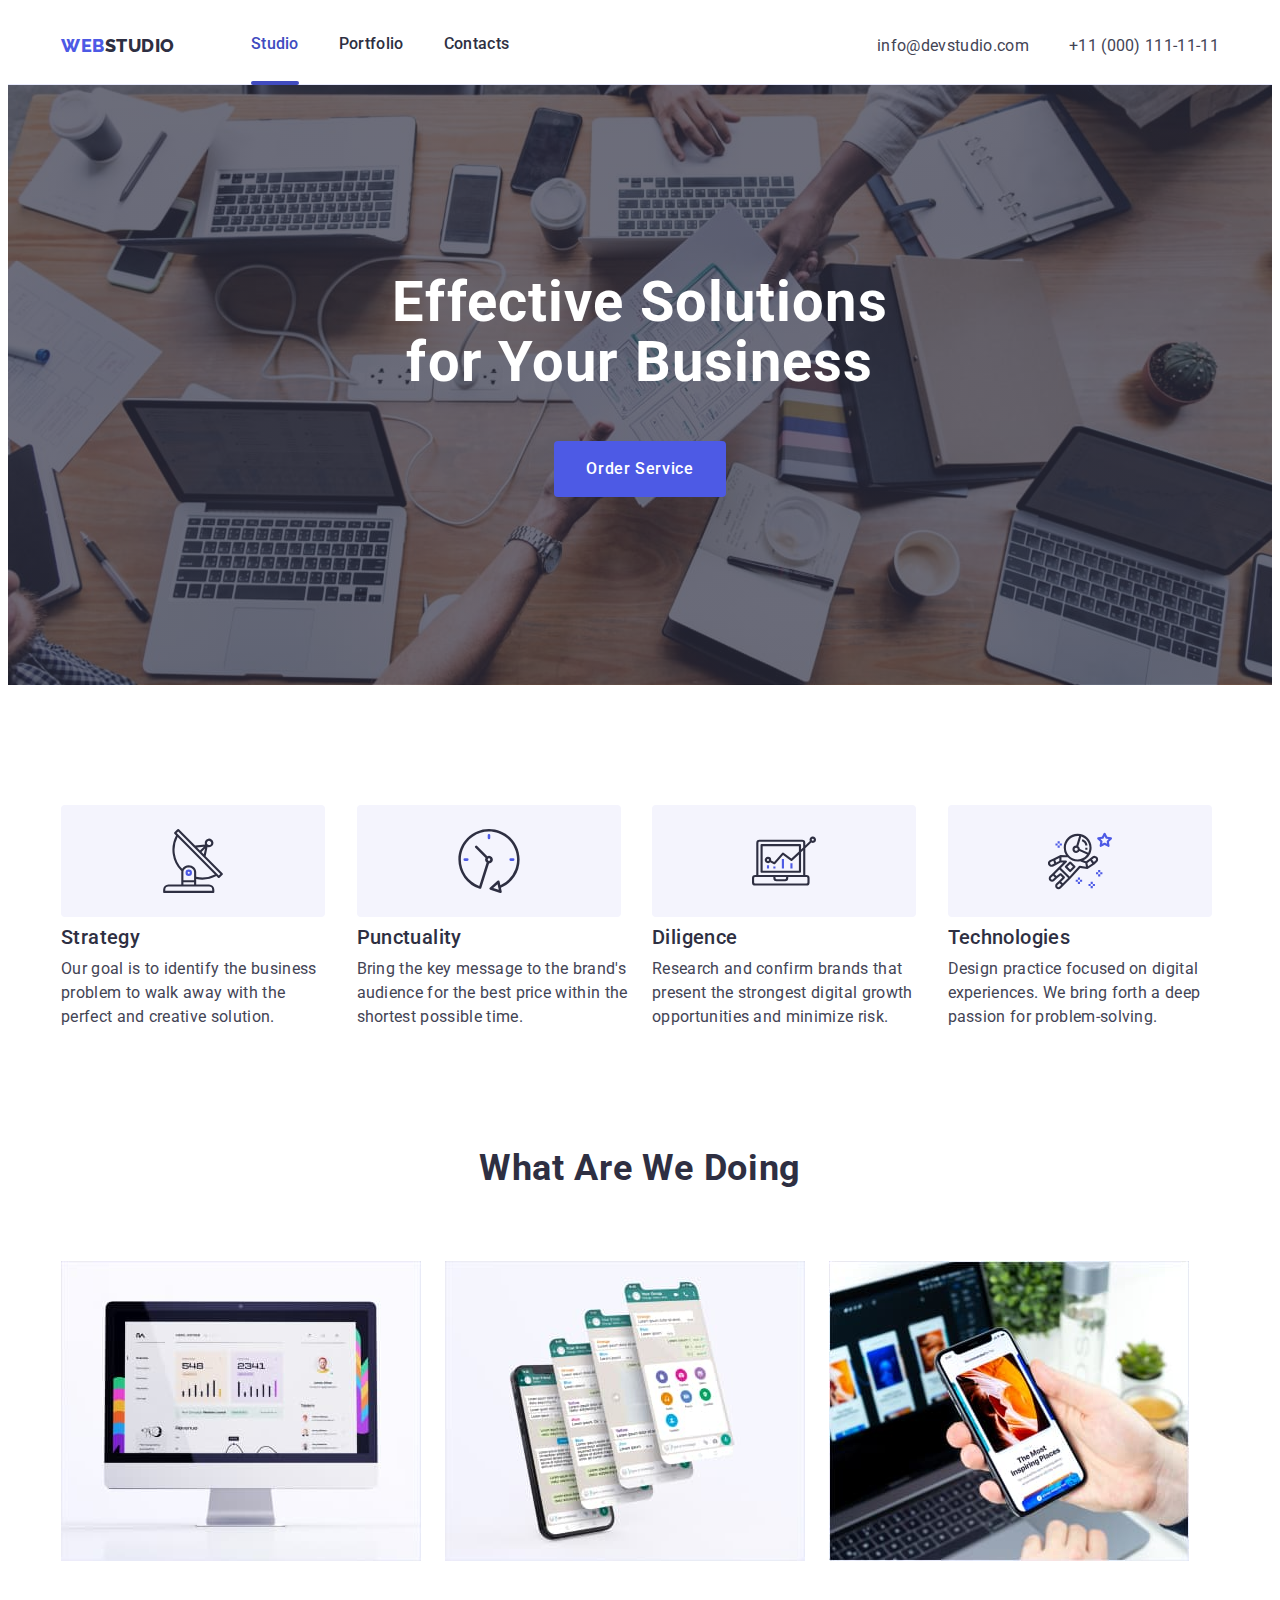
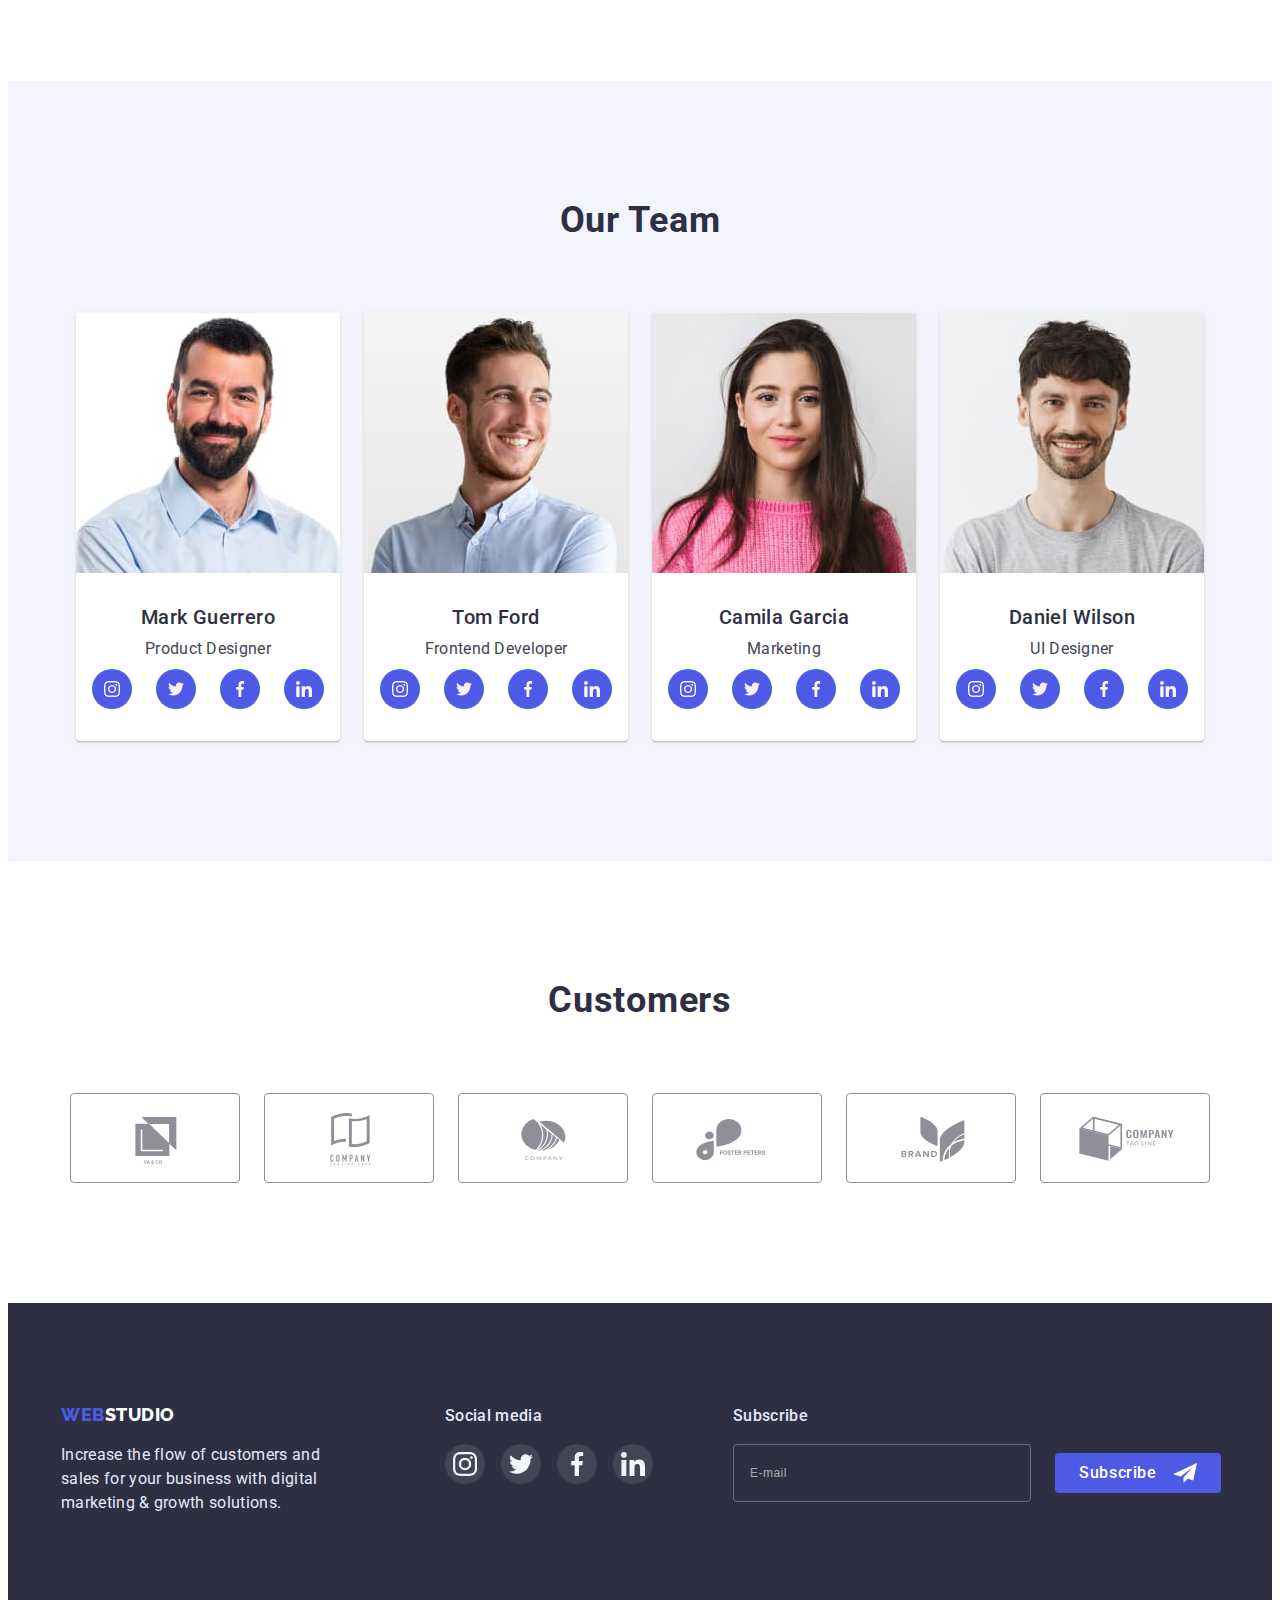
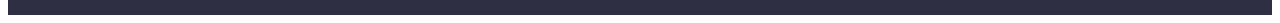
==== commit bd41515b: "Update all styles" ====
--- a/index.html
+++ b/index.html
@@ -18,7 +18,6 @@
       crossorigin="anonymous"
       referrerpolicy="no-referrer"
     />
-    <link rel="stylesheet" href="./css/styles.css" />
     <link rel="stylesheet" href="./css/mobile.css" />
     <link rel="stylesheet" href="./css/tablet.css" />
     <link rel="stylesheet" href="./css/desktop.css" />
@@ -57,21 +56,21 @@
           </ul>
         </address>
         <button class="btn-menu-open" type="button" data-menu-open>
-          <svg class="icon-menu-btn" width="32px" height="22px">
-            <use href="./images/icons.svg#icom-menu-mob"></use>
+          <svg class="icon-menu-btn">
+            <use href="./images/icons.svg#icon-charm_menu-hamburger-5"></use>
           </svg>
         </button>
         <div class="backdrop-menu is-hidden" data-menu>
+          <button
+            class="modal-close-btn menu-btn"
+            type="button"
+            data-menu-close
+          >
+            <svg class="modal-icon-btn">
+              <use href="./images/icons.svg#icon-vector"></use>
+            </svg>
+          </button>
           <div class="modal-menu">
-            <button
-              class="modal-close-btn menu-btn"
-              type="button"
-              data-menu-close
-            >
-              <svg class="modal-icon-btn">
-                <use href="./images/icons.svg#icon-vector"></use>
-              </svg>
-            </button>
             <ul class="page-menu-modal list">
               <li class="menu-item-modal">
                 <a class="menu-link-modal subtitle link" href="./index.html"
@@ -213,6 +212,10 @@
           <ul class="works-list list">
             <li>
               <img
+                srcset="
+                  ./images/works/computer@1x.jpg 1x,
+                  ./images/works/computer@2x.jpg 2x
+                "
                 src="./images/works/websites.jpg"
                 alt="website on a computer"
                 width="360"
@@ -221,6 +224,10 @@
             </li>
             <li>
               <img
+                srcset="
+                  ./images/works/chat@1x.jpg 1x,
+                  ./images/works/chat@2x.jpg 2x
+                "
                 src="./images/works/bots.jpg"
                 alt="open chats on phone"
                 width="360"
@@ -229,6 +236,10 @@
             </li>
             <li>
               <img
+                srcset="
+                  ./images/works/app@1x.jpg 1x,
+                  ./images/works/app@2x.jpg 2x
+                "
                 src="./images/works/apps.jpg"
                 alt="open app on phone"
                 width="360"
@@ -243,12 +254,31 @@
           <h2 class="subtitle">Our Team</h2>
           <ul class="team-list list">
             <li class="team-item">
-              <img
-                src="./images/team/Mark-Guerrero.jpg"
-                alt="pictured Mark Guerrero"
-                width="264"
-                height="260"
-              />
+              <picture>
+                <source
+                  srcset="
+                    ./images/team/photo-team-1-desktop@1x.jpg 1x,
+                    ./images/team/photo-team-1-desktop@2x.jpg 2x
+                  "
+                  media="(min-width: 1200px)" />
+                <source
+                  srcset="
+                    ./images/team/photo-team-1-tablet@1x.jpg 1x,
+                    ./images/team/photo-team-1-tablet@2x.jpg 2x
+                  "
+                  media="(min-width: 768px)" />
+                <source
+                  srcset="
+                    ./images/team/photo-team-1-mob@1x.jpg 1x,
+                    ./images/team/photo-team-1-mob@2x.jpg 2x
+                  "
+                  media="(max-width: 767px)" />
+                <img
+                  src="./images/team/Mark-Guerrero.jpg"
+                  alt="pictured Mark Guerrero"
+                  width="264"
+                  height="260"
+              /></picture>
               <div class="team-card-wrapper">
                 <h3 class="under-subtitle">Mark Guerrero</h3>
                 <p class="text">Product Designer</p>
@@ -285,12 +315,31 @@
               </div>
             </li>
             <li class="team-item">
-              <img
-                src="./images/team/Tom-Ford.jpg"
-                alt="pictured Tom Ford"
-                width="264"
-                height="260"
-              />
+              <picture>
+                <source
+                  srcset="
+                    ./images/team/photo-team-2-desktop@1x.jpg 1x,
+                    ./images/team/photo-team-2-desktop@2x.jpg 2x
+                  "
+                  media="(min-width: 1200px)" />
+                <source
+                  srcset="
+                    ./images/team/photo-team-2-tablet@1x.jpg 1x,
+                    ./images/team/photo-team-2-tablet@2x.jpg 2x
+                  "
+                  media="(min-width: 768px)" />
+                <source
+                  srcset="
+                    ./images/team/photo-team-2-mob@1x.jpg 1x,
+                    ./images/team/photo-team-2-mob@2x.jpg 2x
+                  "
+                  media="(max-width: 767px)" />
+                <img
+                  src="./images/team/Tom-Ford.jpg"
+                  alt="pictured Tom Ford"
+                  width="264"
+                  height="260"
+              /></picture>
               <div class="team-card-wrapper">
                 <h3 class="under-subtitle">Tom Ford</h3>
                 <p class="text">Frontend Developer</p>
@@ -327,12 +376,35 @@
               </div>
             </li>
             <li class="team-item">
-              <img
-                src="./images/team/Camila-Garcia.jpg"
-                alt="pictured Camila Garcia"
-                width="264"
-                height="260"
-              />
+              <picture
+                ><source
+                  srcset="
+                    ./images/team/photo-team-3-desktop@1x.jpg 1x,
+                    ./images/team/photo-team-3-desktop@2x.jpg 2x
+                  "
+                  media="(min-width: 1200px)"
+                />
+                <source
+                  srcset="
+                    ./images/team/photo-team-3-tablet@1x.jpg 1x,
+                    ./images/team/photo-team-3-tablet@2x.jpg 2x
+                  "
+                  media="(min-width: 768px)"
+                />
+                <source
+                  srcset="
+                    ./images/team/photo-team-3-mob@1x.jpg 1x,
+                    ./images/team/photo-team-3-mob@2x.jpg 2x
+                  "
+                  media="(max-width: 767px)"
+                />
+                <img
+                  src="./images/team/Camila-Garcia.jpg"
+                  alt="pictured Camila Garcia"
+                  width="264"
+                  height="260"
+                />
+              </picture>
               <div class="team-card-wrapper">
                 <h3 class="under-subtitle">Camila Garcia</h3>
                 <p class="text">Marketing</p>
@@ -369,12 +441,31 @@
               </div>
             </li>
             <li class="team-item">
-              <img
-                src="./images/team/Daniel-Wilson.jpg"
-                alt="pictured Daniel Wilson"
-                width="264"
-                height="260"
-              />
+              <picture
+                ><source
+                  srcset="
+                    ./images/team/photo-team-4-desktop@1x.jpg 1x,
+                    ./images/team/photo-team-4-desktop@2x.jpg 2x
+                  "
+                  media="(min-width: 1200px)" />
+                <source
+                  srcset="
+                    ./images/team/photo-team-4-tablet@1x.jpg 1x,
+                    ./images/team/photo-team-4-tablet@2x.jpg 2x
+                  "
+                  media="(min-width: 768px)" />
+                <source
+                  srcset="
+                    ./images/team/photo-team-4-mob@1x.jpg 1x,
+                    ./images/team/photo-team-4-mob@2x.jpg 2x
+                  "
+                  media="(max-width: 767px)" />
+                <img
+                  src="./images/team/Daniel-Wilson.jpg"
+                  alt="pictured Daniel Wilson"
+                  width="264"
+                  height="260"
+              /></picture>
               <div class="team-card-wrapper">
                 <h3 class="under-subtitle">Daniel Wilson</h3>
                 <p class="text">UI Designer</p>
--- a/css/mobile.css
+++ b/css/mobile.css
@@ -1,4 +1,3 @@
-/* COMPONENTS */
 :root {
   --primary-text-style: Roboto, sans-serif;
   --text-style-logo: Raleway, sans-serif;
@@ -31,7 +30,6 @@
   color: var(--primary-text-color-light-background);
   background-color: (var(--primary-light-background));
 }
-
 h1,
 h2,
 h3,
@@ -40,49 +38,41 @@
   margin-top: 0;
   margin-bottom: 0;
 }
-
 ul,
 ol {
   margin-top: 0;
   margin-bottom: 0;
   padding-left: 0;
 }
-
 img {
   display: block;
   max-width: 100%;
-}
-
+  width: 100%;
+  height: auto;
+}
 a {
   color: currentColor;
 }
-
 button {
   cursor: pointer;
 }
-
 address {
   font-style: normal;
 }
-
 .list {
   list-style-type: none;
 }
-
 .link {
   text-decoration: none;
   transition: color var(--transition-dur-and-func);
 }
-
 .link:hover,
 .link:focus {
   color: var(--primary-color-accent);
 }
-
 .logo-first {
   color: var(--secondary-color-accent);
 }
-
 .no-scroll {
   overflow: hidden;
 }
@@ -103,7 +93,6 @@
   line-height: 1.5;
   letter-spacing: 0.02em;
 }
-
 .btn {
   font-family: inherit;
   font-size: 16px;
@@ -113,7 +102,6 @@
   border-radius: 4px;
   border: none;
 }
-
 .logo {
   text-decoration: none;
   font-family: var(--text-style-logo);
@@ -170,587 +158,6 @@
 .address-list {
   display: none;
 }
-.btn-menu-open {
-  width: 32px;
-  height: 22px;
-}
-/* HERO */
-.page-hero {
-  padding-top: 112px;
-  padding-bottom: 112px;
-
-  background-image: linear-gradient(
-      to right,
-      rgba(46, 47, 66, 0.7),
-      rgba(46, 47, 66, 0.7)
-    ),
-    url(../images/hero/hero-bg.jpg);
-  max-width: 1440px;
-  margin: 0 auto;
-  background-repeat: no-repeat;
-  background-position: center;
-  background-size: auto;
-}
-.hero-title {
-  font-size: 36px;
-  line-height: 1.11;
-  color: var(--primary-text-color-dark-background);
-  letter-spacing: 0.02em;
-
-  text-align: center;
-  margin-left: auto;
-  margin-right: auto;
-  max-width: 320px;
-  margin-bottom: 72px;
-}
-
-.hero-button {
-  display: block;
-  margin: 0 auto;
-
-  background-color: var(--secondary-color-accent);
-  color: var(--primary-text-color-dark-background);
-
-  padding: 16px 32px;
-  transition: background-color var(--transition-dur-and-func);
-}
-
-.hero-button:hover,
-.hero-button:focus {
-  background-color: var(--primary-color-accent);
-}
-/* ADVANTAGES */
-.advantages-title {
-  font-size: 36px;
-  font-weight: 700;
-  line-height: 1.11;
-  letter-spacing: 0.02em;
-  margin-bottom: 8px;
-}
-.advantages-list {
-  display: flex;
-  flex-wrap: wrap;
-  gap: 72px;
-}
-.advantages-item {
-  flex-basis: calc((100%) / 1);
-}
-.advantages-text {
-  font-weight: 500;
-}
-.icons-advantages-border {
-  display: none;
-}
-/* WORKS */
-.page-works {
-  display: none;
-}
-/* TEAM */
-.page-team {
-  background-color: var(--secondary-light-background);
-  padding-bottom: 128px;
-}
-
-.team-list {
-  display: flex;
-  flex-wrap: wrap;
-  justify-content: center;
-  gap: 72px;
-}
-
-.team-item {
-  background-color: var(--primary-light-background);
-  box-shadow: 0px 1px 6px rgba(46, 47, 66, 0.08),
-    0px 1px 1px rgba(46, 47, 66, 0.16), 0px 2px 1px rgba(46, 47, 66, 0.08);
-  border-radius: 0px 0px 4px 4px;
-}
-
-.team-card-wrapper {
-  text-align: center;
-  padding-top: 32px;
-  padding-bottom: 32px;
-}
-
-.social-list-team {
-  display: flex;
-  justify-content: center;
-  margin-top: 8px;
-}
-
-.social-item-team:not(:last-child) {
-  margin-right: var(--card-set-gap);
-}
-
-.social-links-team {
-  display: flex;
-  align-items: center;
-  justify-content: center;
-  width: 40px;
-  height: 40px;
-  border-radius: 50%;
-  background-color: var(--secondary-color-accent);
-  transition: background-color var(--transition-dur-and-func);
-}
-
-.social-links-team:hover,
-.social-links-team:focus {
-  background-color: var(--primary-color-accent);
-}
-
-.social-icons-team {
-  width: 16px;
-  height: 16px;
-  fill: var(--secondary-light-background);
-}
-/* CUSTOMERS */
-.customers-list {
-  display: flex;
-  justify-content: center;
-  flex-wrap: wrap;
-  gap: 72px 16px;
-}
-
-.customers-link {
-  display: flex;
-  align-items: center;
-  justify-content: center;
-  width: 190px;
-  height: 88px;
-  border: 1px solid #8e8f99;
-  border-radius: 4px;
-  transition: border var(--transition-dur-and-func);
-}
-
-.customers-link:focus,
-.customers-link:hover {
-  border: 1px solid var(--primary-color-accent);
-}
-
-.customers-icon {
-  width: 110px;
-  height: 56px;
-  fill: #8e8f99;
-  transition: fill var(--transition-dur-and-func);
-}
-
-.customers-link:focus .customers-icon,
-.customers-link:hover .customers-icon {
-  fill: var(--primary-color-accent);
-}
-/* PROJECTS */
-.page-projects {
-  padding-top: 48px;
-}
-.projects-filtr {
-  display: flex;
-  justify-content: flex-start;
-  flex-wrap: wrap;
-  margin-bottom: 48px;
-  gap: 16px 24px;
-}
-.projects-button {
-  color: var(--secondary-color-accent);
-  background: var(--secondary-light-background);
-  border: 1px solid var(--secondary-text-color-dark-background);
-  padding: 8px 16px;
-  transition: background-color var(--transition-dur-and-func),
-    color var(--transition-dur-and-func),
-    box-shadow var(--transition-dur-and-func),
-    border var(--transition-dur-and-func);
-}
-
-.projects-button:hover,
-.projects-button:focus {
-  background-color: var(--primary-color-accent);
-  color: var(--primary-light-background);
-  box-shadow: 0px 3px 1px rgba(0, 0, 0, 0.1), 0px 2px 1px rgba(0, 0, 0, 0.08),
-    0px 2px 2px rgba(0, 0, 0, 0.12);
-  border: 1px solid var(--primary-color-accent);
-}
-.projects-objects {
-  display: flex;
-  justify-content: center;
-  flex-wrap: wrap;
-  gap: 48px;
-}
-
-.projects-cards {
-  transition: box-shadow var(--transition-dur-and-func);
-}
-
-.projects-cards:hover {
-  cursor: pointer;
-  box-shadow: 0px 1px 6px rgba(46, 47, 66, 0.08),
-    0px 1px 1px rgba(46, 47, 66, 0.16), 0px 2px 1px rgba(46, 47, 66, 0.08);
-}
-
-.projects-cards:hover .overlay {
-  transform: translate(0, 0);
-}
-
-.overlay-img {
-  position: relative;
-  overflow: hidden;
-}
-
-.overlay {
-  position: absolute;
-  display: block;
-  width: 100%;
-  height: 100%;
-  top: 0;
-  left: 0;
-  padding: 40px 32px;
-
-  background-color: var(--secondary-color-accent);
-  color: var(--secondary-light-background);
-
-  transform: translate(0, 100%);
-  transition: transform var(--transition-dur-and-func);
-}
-
-.projects-wrapper {
-  padding-top: 32px;
-  padding-bottom: 32px;
-  padding-left: 16px;
-
-  border: 1px solid var(--border-wrapper-color);
-  border-top: none;
-}
-/* FOOTER */
-.footer {
-  background-color: var(--primary-dark-background);
-  padding-top: 96px;
-  padding-bottom: 96px;
-}
-
-.footer-container {
-  display: flex;
-  flex-direction: column;
-  align-items: center;
-}
-.footer-about {
-  display: flex;
-  flex-direction: column;
-  align-items: center;
-  margin-bottom: 72px;
-}
-.logo-dark-background {
-  color: var(--primary-text-color-dark-background);
-}
-
-.footer-text {
-  color: var(--secondary-text-color-dark-background);
-  width: 268px;
-  margin-top: 16px;
-}
-.social-link-footer {
-  display: flex;
-  flex-direction: column;
-  align-items: center;
-  margin-bottom: 72px;
-}
-.social-link-text {
-  font-weight: 500;
-  color: var(--secondary-text-color-dark-background);
-  margin-bottom: 16px;
-}
-
-.social-list-footer {
-  display: flex;
-}
-
-.social-item-footer:not(:last-child) {
-  margin-right: 16px;
-}
-
-.social-links-footer {
-  display: flex;
-  align-items: center;
-  justify-content: center;
-  width: 40px;
-  height: 40px;
-  border-radius: 50%;
-  background-color: rgba(255, 255, 255, 0.1);
-  transition: background-color var(--transition-dur-and-func);
-}
-
-.social-links-footer:hover,
-.social-links-footer:focus {
-  background-color: #31d0aa;
-}
-
-.social-icon-footer {
-  display: flex;
-  width: 24px;
-  height: 24px;
-  fill: var(--secondary-light-background);
-}
-
-.footer-form {
-  display: flex;
-  flex-direction: column;
-  align-items: center;
-}
-
-.footer-form-place {
-  display: flex;
-  align-items: center;
-  flex-direction: column;
-}
-
-.footer-text-form {
-  font-weight: 500;
-  color: var(--secondary-text-color-dark-background);
-  margin-bottom: 16px;
-}
-
-.footer-form-input {
-  width: 398px;
-  height: 40px;
-  background-color: transparent;
-  color: var(--secondary-text-color-dark-background);
-  border: 1px solid rgba(255, 255, 255, 0.3);
-  border-radius: 4px;
-  padding: 8px 16px;
-  margin-bottom: 16px;
-  transition: outline var(--transition-dur-and-func);
-}
-
-.footer-form-input::placeholder {
-  font-size: 12px;
-  line-height: 2;
-  letter-spacing: 0.04em;
-  color: rgba(255, 255, 255, 0.6);
-}
-
-.footer-form-input:focus {
-  outline: 1px solid #31d0aa;
-}
-
-.footer-form-submit {
-  display: flex;
-  align-items: center;
-  background: var(--secondary-color-accent);
-  color: var(--primary-text-color-dark-background);
-  padding: 8px 24px;
-  transition: background-color var(--transition-dur-and-func);
-}
-
-.footer-form-submit:hover,
-.footer-form-submit:focus {
-  background-color: var(--primary-color-accent);
-}
-
-.footer-icon-form {
-  fill: #ffffff;
-  margin-left: 16px;
-}
-
-/* MODAL */
-.backdrop {
-  position: fixed;
-  top: 0;
-  left: 0;
-  z-index: 100;
-  width: 100%;
-  height: 100%;
-  background: rgba(46, 47, 66, 0.4);
-  transition: opacity var(--transition-dur-and-func),
-    visibility var(--transition-dur-and-func);
-}
-
-.backdrop.is-hidden {
-  opacity: 0;
-  visibility: hidden;
-  pointer-events: none;
-  transform: opacity(0);
-}
-
-.modal {
-  position: absolute;
-  top: 50%;
-  left: 50%;
-  transform: translate(-50%, -50%);
-  width: 392px;
-  height: 586px;
-  border-radius: 4px;
-  background: #fcfcfc;
-  box-shadow: 0px 1px 1px rgba(0, 0, 0, 0.14), 0px 1px 3px rgba(0, 0, 0, 0.12),
-    0px 2px 1px rgba(0, 0, 0, 0.2);
-  transition: transform var(--transition-dur-and-func);
-}
-
-.modal-close-btn {
-  position: absolute;
-  top: 24px;
-  right: 24px;
-  display: flex;
-  justify-content: center;
-  align-items: center;
-  width: 24px;
-  height: 24px;
-  border-radius: 50%;
-  border: 1px solid rgba(0, 0, 0, 0.1);
-  background: var(--secondary-text-color-dark-background);
-  padding: 0;
-  transition: background var(--transition-dur-and-func);
-}
-
-.modal-close-btn:hover,
-.modal-close-btn:focus {
-  background: var(--primary-color-accent);
-}
-
-.modal-icon-btn {
-  width: 8px;
-  height: 8px;
-  transition: fill var(--transition-dur-and-func);
-}
-
-.modal-close-btn:hover .modal-icon-btn,
-.modal-close-btn:focus .modal-icon-btn {
-  fill: var(--primary-text-color-dark-background);
-}
-
-.modal-text {
-  font-weight: 500;
-  line-height: 1.5;
-  letter-spacing: 0.02em;
-  text-align: center;
-  padding: 72px 24px 0 24px;
-  margin-bottom: 16px;
-}
-
-.modal-form {
-  display: flex;
-  flex-direction: column;
-  padding: 0 24px 16px 24px;
-}
-
-.modal-form-field {
-  font-size: 12px;
-  line-height: 1.17;
-  letter-spacing: 0.04em;
-  color: #8e8f99;
-  margin-bottom: 4px;
-}
-
-.modal-form-input-desk {
-  position: relative;
-}
-
-.modal-form-input {
-  display: block;
-  width: 100%;
-  border: 1px solid rgba(33, 33, 33, 0.2);
-  height: 40px;
-  margin-bottom: 8px;
-  border-radius: 4px;
-  padding: 8px 38px;
-  transition: border var(--transition-dur-and-func);
-}
-
-.modal-form-input:focus {
-  outline: none;
-  border: 1px solid var(--secondary-color-accent);
-}
-
-.modal-form-icon {
-  position: absolute;
-  top: 8px;
-  left: 16px;
-  transition: fill var(--transition-dur-and-func);
-}
-
-.modal-form-input:focus + .modal-form-icon {
-  fill: var(--secondary-color-accent);
-}
-
-.modal-form-message {
-  resize: none;
-  width: 100%;
-  height: 120px;
-  border: 1px solid rgba(33, 33, 33, 0.2);
-  border-radius: 4px;
-  margin-bottom: 16px;
-  padding: 8px 16px;
-  transition: border var(--transition-dur-and-func);
-}
-
-.modal-form-message:focus {
-  outline: none;
-  border: 1px solid var(--secondary-color-accent);
-}
-
-.modal-form-message::placeholder {
-  font-size: 12px;
-  line-height: 1.17;
-  letter-spacing: 0.04em;
-  color: rgba(117, 117, 117, 0.5);
-}
-
-.modal-check {
-  display: flex;
-  margin-bottom: 24px;
-}
-
-.modal-form-check-text {
-  display: flex;
-  align-items: flex-end;
-  font-size: 12px;
-  line-height: 1.17;
-  letter-spacing: 0.04em;
-  color: #757575;
-}
-
-.modal-check-btn {
-  display: flex;
-  justify-content: center;
-  align-items: center;
-  width: 16px;
-  height: 16px;
-  border: 1.25px solid var(--primary-text-color-light-background);
-  border-radius: 2px;
-  margin-right: 8px;
-  transition: background var(--transition-dur-and-func),
-    border var(--transition-dur-and-func);
-}
-
-.modal-form-check:checked + .modal-check-btn {
-  background: var(--primary-color-accent);
-  border: 1.25px solid var(--primary-color-accent);
-}
-
-.modal-check-in {
-  fill: var(--secondary-light-background);
-  opacity: 0;
-  transition: opacity var(--transition-dur-and-func);
-}
-
-.modal-form-check:checked + .modal-check-btn > .modal-check-in {
-  opacity: 1;
-}
-
-.privacy-text {
-  line-height: 1.33;
-  color: var(--secondary-color-accent);
-}
-
-.modal-form-submit {
-  align-self: center;
-  width: 169px;
-  background: var(--secondary-color-accent);
-  box-shadow: 0px 4px 4px rgba(0, 0, 0, 0.15);
-  color: var(--primary-text-color-dark-background);
-  padding: 16px 32px;
-  transition: background-color var(--transition-dur-and-func);
-}
-
-.modal-form-submit:hover,
-.modal-form-submit:focus {
-  background-color: var(--primary-color-accent);
-}
 /* MODAL-MENU */
 .backdrop-menu.is-hidden {
   opacity: 0;
@@ -758,7 +165,6 @@
   pointer-events: none;
   transform: opacity(0);
 }
-
 .backdrop-menu {
   position: fixed;
   top: 0;
@@ -777,6 +183,11 @@
   flex-direction: column;
   padding: 80px 35px 40px 40px;
 }
+.page-menu-modal {
+  display: flex;
+  flex-direction: column;
+  margin-bottom: 100%;
+}
 .menu-item-modal:not(:last-child) {
   margin-bottom: 40px;
 }
@@ -786,14 +197,18 @@
 .tel-item-modal {
   margin-bottom: 40px;
 }
-.address-list-modal {
-  margin-top: 284px;
+.address-list-modal-menu {
+  display: flex;
+  flex-direction: column;
+  /* margin-top: calc(100% - 220px); */
 }
 .address-item-modal {
   margin-bottom: 48px;
 }
 .tel-link-modal {
   color: var(--primary-color-accent);
+  font-weight: 500;
+  font-size: 24px;
 }
 .address-link-modal {
   font-weight: 500;
@@ -801,14 +216,12 @@
   line-height: 1.2;
   letter-spacing: 0.02em;
 }
-
 .social-list-menu {
   display: flex;
   margin-top: 8px;
   justify-content: space-between;
   max-width: 328px;
 }
-
 .social-links-menu {
   display: flex;
   align-items: center;
@@ -819,20 +232,619 @@
   background-color: var(--secondary-color-accent);
   transition: background-color var(--transition-dur-and-func);
 }
-
 .social-links-menu:hover,
 .social-links-menu:focus {
   background-color: var(--primary-color-accent);
 }
-
 .social-icons-menu {
   width: 24px;
   height: 24px;
   fill: var(--secondary-light-background);
 }
-
+.btn-menu-open {
+  width: 32px;
+  height: 22px;
+  background-color: transparent;
+  border: none;
+  display: flex;
+  align-items: center;
+  justify-content: center;
+}
+.icon-menu-btn {
+  stroke: #2e2f42;
+  width: 32px;
+  height: 22px;
+  filter: drop-shadow(0px 4px 4px rgba(0, 0, 0, 0.25))
+    drop-shadow(0px 4px 4px rgba(0, 0, 0, 0.25));
+}
+/* HERO */
+.page-hero {
+  padding-top: 112px;
+  padding-bottom: 112px;
+  background-repeat: no-repeat;
+  background-position: center;
+  margin: 0 auto;
+}
+@media screen and (max-width: 428px) {
+  .page-hero {
+    background-image: linear-gradient(
+        to right,
+        rgba(46, 47, 66, 0.7),
+        rgba(46, 47, 66, 0.7)
+      ),
+      url(../images/hero/bg-img-mob@1x.jpg);
+    max-width: 428px;
+    background-size: cover;
+  }
+  @media (min-device-pixel-ratio: 2),
+    (min-resolution: 192dpi),
+    (min-resolution: 2dppx) {
+    .hero {
+      background-image: var(--bg-grad), url(../images/hero/bg-img-mob@2x.jpg);
+    }
+  }
+}
+@media screen and (min-width: 429px) and (max-width: 768px) {
+  .page-hero {
+    background-image: linear-gradient(
+        to right,
+        rgba(46, 47, 66, 0.7),
+        rgba(46, 47, 66, 0.7)
+      ),
+      url(../images/hero/bg-tablet@1x.jpg);
+    max-width: 768px;
+    background-size: auto;
+
+    @media (min-device-pixel-ratio: 2),
+      (min-resolution: 192dpi),
+      (min-resolution: 2dppx) {
+      .hero {
+        background-image: var(--bg-grad), url(../images/hero/bg-tablet@2x.jpg);
+      }
+    }
+  }
+}
+@media screen and (min-width: 769px) {
+  .page-hero {
+    background-image: linear-gradient(
+        to right,
+        rgba(46, 47, 66, 0.7),
+        rgba(46, 47, 66, 0.7)
+      ),
+      url(../images/hero/bg-desktop@1x.jpg);
+    max-width: 1440px;
+
+    @media (min-device-pixel-ratio: 2),
+      (min-resolution: 192dpi),
+      (min-resolution: 2dppx) {
+      .hero {
+        background-image: var(--bg-grad), url(../images/hero/bg-desktopt@2x.jpg);
+      }
+    }
+  }
+}
+.hero-title {
+  font-size: 36px;
+  line-height: 1.11;
+  color: var(--primary-text-color-dark-background);
+  letter-spacing: 0.02em;
+
+  text-align: center;
+  margin-left: auto;
+  margin-right: auto;
+  max-width: 320px;
+  margin-bottom: 72px;
+}
+.hero-button {
+  display: block;
+  margin: 0 auto;
+
+  background-color: var(--secondary-color-accent);
+  color: var(--primary-text-color-dark-background);
+
+  padding: 16px 32px;
+  transition: background-color var(--transition-dur-and-func);
+}
+.hero-button:hover,
+.hero-button:focus {
+  background-color: var(--primary-color-accent);
+}
+/* ADVANTAGES */
+.advantages-title {
+  font-size: 36px;
+  font-weight: 700;
+  line-height: 1.11;
+  letter-spacing: 0.02em;
+  margin-bottom: 8px;
+}
+.advantages-list {
+  display: flex;
+  flex-wrap: wrap;
+  gap: 72px;
+}
+.advantages-item {
+  flex-basis: calc((100%) / 1);
+}
+.advantages-text {
+  font-weight: 500;
+}
+.icons-advantages-border {
+  display: none;
+}
+/* WORKS */
+.page-works {
+  display: none;
+}
+/* TEAM */
+.page-team {
+  background-color: var(--secondary-light-background);
+  padding-bottom: 128px;
+}
+.team-list {
+  display: flex;
+  flex-wrap: wrap;
+  justify-content: center;
+  gap: 72px;
+}
+.team-item {
+  background-color: var(--primary-light-background);
+  box-shadow: 0px 1px 6px rgba(46, 47, 66, 0.08),
+    0px 1px 1px rgba(46, 47, 66, 0.16), 0px 2px 1px rgba(46, 47, 66, 0.08);
+  border-radius: 0px 0px 4px 4px;
+}
+.team-card-wrapper {
+  text-align: center;
+  padding-top: 32px;
+  padding-bottom: 32px;
+}
+.social-list-team {
+  display: flex;
+  justify-content: center;
+  margin-top: 8px;
+}
+.social-item-team:not(:last-child) {
+  margin-right: var(--card-set-gap);
+}
+.social-links-team {
+  display: flex;
+  align-items: center;
+  justify-content: center;
+  width: 40px;
+  height: 40px;
+  border-radius: 50%;
+  background-color: var(--secondary-color-accent);
+  transition: background-color var(--transition-dur-and-func);
+}
+.social-links-team:hover,
+.social-links-team:focus {
+  background-color: var(--primary-color-accent);
+}
+.social-icons-team {
+  width: 16px;
+  height: 16px;
+  fill: var(--secondary-light-background);
+}
+/* CUSTOMERS */
+.customers-list {
+  display: flex;
+  justify-content: center;
+  flex-wrap: wrap;
+  gap: 72px 16px;
+}
+.customers-link {
+  display: flex;
+  align-items: center;
+  justify-content: center;
+  width: 190px;
+  height: 88px;
+  border: 1px solid #8e8f99;
+  border-radius: 4px;
+  transition: border var(--transition-dur-and-func);
+}
+.customers-link:focus,
+.customers-link:hover {
+  border: 1px solid var(--primary-color-accent);
+}
+.customers-icon {
+  width: 110px;
+  height: 56px;
+  fill: #8e8f99;
+  transition: fill var(--transition-dur-and-func);
+}
+.customers-link:focus .customers-icon,
+.customers-link:hover .customers-icon {
+  fill: var(--primary-color-accent);
+}
+/* PROJECTS */
+.page-projects {
+  padding-top: 48px;
+}
+.projects-filtr {
+  display: flex;
+  justify-content: flex-start;
+  flex-wrap: wrap;
+  margin-bottom: 48px;
+  gap: 16px 24px;
+}
+.projects-button {
+  color: var(--secondary-color-accent);
+  background: var(--secondary-light-background);
+  border: 1px solid var(--secondary-text-color-dark-background);
+  padding: 8px 16px;
+  transition: background-color var(--transition-dur-and-func),
+    color var(--transition-dur-and-func),
+    box-shadow var(--transition-dur-and-func),
+    border var(--transition-dur-and-func);
+}
+.projects-button:hover,
+.projects-button:focus {
+  background-color: var(--primary-color-accent);
+  color: var(--primary-light-background);
+  box-shadow: 0px 3px 1px rgba(0, 0, 0, 0.1), 0px 2px 1px rgba(0, 0, 0, 0.08),
+    0px 2px 2px rgba(0, 0, 0, 0.12);
+  border: 1px solid var(--primary-color-accent);
+}
+.projects-objects {
+  display: flex;
+  justify-content: center;
+  flex-wrap: wrap;
+  gap: 48px;
+}
+.projects-cards {
+  transition: box-shadow var(--transition-dur-and-func);
+}
+.projects-cards:hover {
+  cursor: pointer;
+  box-shadow: 0px 1px 6px rgba(46, 47, 66, 0.08),
+    0px 1px 1px rgba(46, 47, 66, 0.16), 0px 2px 1px rgba(46, 47, 66, 0.08);
+}
+.projects-cards:hover .overlay {
+  transform: translate(0, 0);
+}
+.overlay-img {
+  position: relative;
+  overflow: hidden;
+}
+.overlay {
+  position: absolute;
+  display: block;
+  width: 100%;
+  height: 100%;
+  top: 0;
+  left: 0;
+  padding: 40px 32px;
+
+  background-color: var(--secondary-color-accent);
+  color: var(--secondary-light-background);
+
+  transform: translate(0, 100%);
+  transition: transform var(--transition-dur-and-func);
+}
+.projects-wrapper {
+  padding-top: 32px;
+  padding-bottom: 32px;
+  padding-left: 16px;
+
+  border: 1px solid var(--border-wrapper-color);
+  border-top: none;
+}
+/* FOOTER */
+.footer {
+  background-color: var(--primary-dark-background);
+  padding-top: 96px;
+  padding-bottom: 96px;
+}
+.footer-container {
+  display: flex;
+  flex-direction: column;
+  align-items: center;
+}
+.footer-about {
+  display: flex;
+  flex-direction: column;
+  align-items: center;
+  margin-bottom: 72px;
+}
+.logo-dark-background {
+  color: var(--primary-text-color-dark-background);
+}
+.footer-text {
+  color: var(--secondary-text-color-dark-background);
+  width: 268px;
+  margin-top: 16px;
+}
+.social-link-footer {
+  display: flex;
+  flex-direction: column;
+  align-items: center;
+  margin-bottom: 72px;
+}
+.social-link-text {
+  font-weight: 500;
+  color: var(--secondary-text-color-dark-background);
+  margin-bottom: 16px;
+}
+.social-list-footer {
+  display: flex;
+}
+.social-item-footer:not(:last-child) {
+  margin-right: 16px;
+}
+.social-links-footer {
+  display: flex;
+  align-items: center;
+  justify-content: center;
+  width: 40px;
+  height: 40px;
+  border-radius: 50%;
+  background-color: rgba(255, 255, 255, 0.1);
+  transition: background-color var(--transition-dur-and-func);
+}
+.social-links-footer:hover,
+.social-links-footer:focus {
+  background-color: #31d0aa;
+}
+.social-icon-footer {
+  display: flex;
+  width: 24px;
+  height: 24px;
+  fill: var(--secondary-light-background);
+}
+.footer-form {
+  display: flex;
+  flex-direction: column;
+  align-items: center;
+}
+.footer-form-place {
+  display: flex;
+  align-items: center;
+  flex-direction: column;
+}
+.footer-text-form {
+  font-weight: 500;
+  color: var(--secondary-text-color-dark-background);
+  margin-bottom: 16px;
+}
+.footer-form-input {
+  width: 100%;
+  height: 40px;
+  background-color: transparent;
+  color: var(--secondary-text-color-dark-background);
+  border: 1px solid rgba(255, 255, 255, 0.3);
+  border-radius: 4px;
+  padding: 8px 16px;
+  margin-bottom: 16px;
+  transition: outline var(--transition-dur-and-func);
+}
+.footer-form-input::placeholder {
+  font-size: 12px;
+  line-height: 2;
+  letter-spacing: 0.04em;
+  color: rgba(255, 255, 255, 0.6);
+}
+.footer-form-input:focus {
+  outline: 1px solid #31d0aa;
+}
+.footer-form-submit {
+  display: flex;
+  align-items: center;
+  background: var(--secondary-color-accent);
+  color: var(--primary-text-color-dark-background);
+  padding: 8px 24px;
+  transition: background-color var(--transition-dur-and-func);
+}
+.footer-form-submit:hover,
+.footer-form-submit:focus {
+  background-color: var(--primary-color-accent);
+}
+.footer-icon-form {
+  fill: #ffffff;
+  margin-left: 16px;
+}
+/* MODAL */
+.backdrop {
+  position: fixed;
+  top: 0;
+  left: 0;
+  z-index: 100;
+  width: 100%;
+  height: 100%;
+  background: rgba(46, 47, 66, 0.4);
+  transition: opacity var(--transition-dur-and-func),
+    visibility var(--transition-dur-and-func);
+}
+.backdrop.is-hidden {
+  opacity: 0;
+  visibility: hidden;
+  pointer-events: none;
+  transform: opacity(0);
+}
+.modal {
+  position: absolute;
+  top: 50%;
+  left: 50%;
+  transform: translate(-50%, -50%);
+  max-width: 392px;
+  width: calc(100% - 2 * 18px);
+  height: 586px;
+  border-radius: 4px;
+  background: #fcfcfc;
+  box-shadow: 0px 1px 1px rgba(0, 0, 0, 0.14), 0px 1px 3px rgba(0, 0, 0, 0.12),
+    0px 2px 1px rgba(0, 0, 0, 0.2);
+  transition: transform var(--transition-dur-and-func);
+}
+.modal-close-btn {
+  position: absolute;
+  top: 24px;
+  right: 24px;
+  display: flex;
+  justify-content: center;
+  align-items: center;
+  width: 24px;
+  height: 24px;
+  border-radius: 50%;
+  border: 1px solid rgba(0, 0, 0, 0.1);
+  background: var(--secondary-text-color-dark-background);
+  padding: 0;
+  transition: background var(--transition-dur-and-func);
+}
+.modal-close-btn:hover,
+.modal-close-btn:focus {
+  background: var(--primary-color-accent);
+}
+.modal-icon-btn {
+  width: 8px;
+  height: 8px;
+  transition: fill var(--transition-dur-and-func);
+}
+.modal-close-btn:hover .modal-icon-btn,
+.modal-close-btn:focus .modal-icon-btn {
+  fill: var(--primary-text-color-dark-background);
+}
+.modal-text {
+  font-weight: 500;
+  line-height: 1.5;
+  letter-spacing: 0.02em;
+  text-align: center;
+  padding: 72px 24px 0 24px;
+  margin-bottom: 16px;
+}
+.modal-form {
+  display: flex;
+  flex-direction: column;
+  padding: 0 24px 16px 24px;
+}
+.modal-form-field {
+  font-size: 12px;
+  line-height: 1.17;
+  letter-spacing: 0.04em;
+  color: #8e8f99;
+  margin-bottom: 4px;
+}
+.modal-form-input-desk {
+  position: relative;
+}
+.modal-form-input {
+  display: block;
+  width: 100%;
+  border: 1px solid rgba(33, 33, 33, 0.2);
+  height: 40px;
+  margin-bottom: 8px;
+  border-radius: 4px;
+  padding: 8px 38px;
+  transition: border var(--transition-dur-and-func);
+}
+.modal-form-input:focus {
+  outline: none;
+  border: 1px solid var(--secondary-color-accent);
+}
+.modal-form-icon {
+  position: absolute;
+  top: 8px;
+  left: 16px;
+  transition: fill var(--transition-dur-and-func);
+}
+.modal-form-input:focus + .modal-form-icon {
+  fill: var(--secondary-color-accent);
+}
+.modal-form-message {
+  resize: none;
+  width: 100%;
+  height: 80px;
+  border: 1px solid rgba(33, 33, 33, 0.2);
+  border-radius: 4px;
+  margin-bottom: 16px;
+  padding: 8px 16px;
+  transition: border var(--transition-dur-and-func);
+}
+.modal-form-message:focus {
+  outline: none;
+  border: 1px solid var(--secondary-color-accent);
+}
+.modal-form-message::placeholder {
+  font-size: 12px;
+  line-height: 1.17;
+  letter-spacing: 0.04em;
+  color: rgba(117, 117, 117, 0.5);
+}
+.modal-check {
+  display: flex;
+  margin-bottom: 24px;
+}
+.modal-form-check-text {
+  display: flex;
+  align-items: flex-end;
+  font-size: 12px;
+  line-height: 1.17;
+  letter-spacing: 0.04em;
+  color: #757575;
+}
+.modal-check-btn {
+  display: flex;
+  justify-content: center;
+  align-items: center;
+  width: 16px;
+  height: 16px;
+  border: 1.25px solid var(--primary-text-color-light-background);
+  border-radius: 2px;
+  margin-right: 8px;
+  transition: background var(--transition-dur-and-func),
+    border var(--transition-dur-and-func);
+}
+.modal-form-check:checked + .modal-check-btn {
+  background: var(--primary-color-accent);
+  border: 1.25px solid var(--primary-color-accent);
+}
+.modal-check-in {
+  fill: var(--secondary-light-background);
+  opacity: 0;
+  transition: opacity var(--transition-dur-and-func);
+}
+.modal-form-check:checked + .modal-check-btn > .modal-check-in {
+  opacity: 1;
+}
+.privacy-text {
+  line-height: 1.33;
+  color: var(--secondary-color-accent);
+}
+.modal-form-submit {
+  align-self: center;
+  width: 169px;
+  background: var(--secondary-color-accent);
+  box-shadow: 0px 4px 4px rgba(0, 0, 0, 0.15);
+  color: var(--primary-text-color-dark-background);
+  padding: 16px 32px;
+  transition: background-color var(--transition-dur-and-func);
+}
+.modal-form-submit:hover,
+.modal-form-submit:focus {
+  background-color: var(--primary-color-accent);
+}
 @media screen and (min-width: 480px) {
   .container {
     width: 100%;
   }
-}
+  .footer-form-input {
+    width: 398px;
+  }
+  .advantages-item {
+    max-width: 396px;
+  }
+  .tel-link-modal {
+    font-weight: 700;
+    font-size: 36px;
+  }
+  .page-menu-modal {
+    margin-bottom: 284px;
+  }
+  .modal {
+    width: 392px;
+    height: 586px;
+  }
+  .modal-form-message {
+    height: 120px;
+  }
+  .projects-filtr {
+    justify-content: center;
+  }
+}
--- a/css/tablet.css
+++ b/css/tablet.css
@@ -1,6 +1,5 @@
 @media screen and (min-width: 768px) {
   /* COMPONENTS */
-
   .container {
     width: 768px;
   }
@@ -15,11 +14,9 @@
     display: flex;
     align-items: center;
   }
-
   .logo-light-background {
     margin-right: 120px;
   }
-
   .page-menu {
     display: flex;
     align-items: center;
@@ -44,11 +41,9 @@
 
     padding: 24px 0 22px 0;
   }
-
   .menu-link.current {
     color: var(--primary-color-accent);
   }
-
   .menu-link.current::after {
     content: '';
     position: absolute;
@@ -60,7 +55,6 @@
     background: var(--primary-color-accent);
     border-radius: 2px;
   }
-
   .address-list {
     display: block;
   }
@@ -72,7 +66,6 @@
     line-height: 1.17;
     letter-spacing: 0.04em;
   }
-
   .address-link:hover,
   .address-link:focus {
     color: var(--primary-color-accent);
@@ -103,7 +96,6 @@
   .customers-list {
     gap: 72px 24px;
   }
-
   .customers-link {
     width: 168px;
   }
--- a/css/desktop.css
+++ b/css/desktop.css
@@ -24,6 +24,7 @@
   }
   .address-item:not(:last-child) {
     margin-right: 40px;
+    margin-bottom: 0;
   }
   .menu-link {
     padding: 24px 0 28px 0;
@@ -70,7 +71,6 @@
     display: block;
     padding-top: 0;
   }
-
   .works-list {
     display: flex;
     gap: var(--card-set-gap);
@@ -110,10 +110,10 @@
     padding-bottom: 100px;
     padding-left: 0;
   }
-
   .footer-container {
     align-items: baseline;
   }
+  /* MODAL */
   .modal {
     width: 408px;
     height: 584px;
